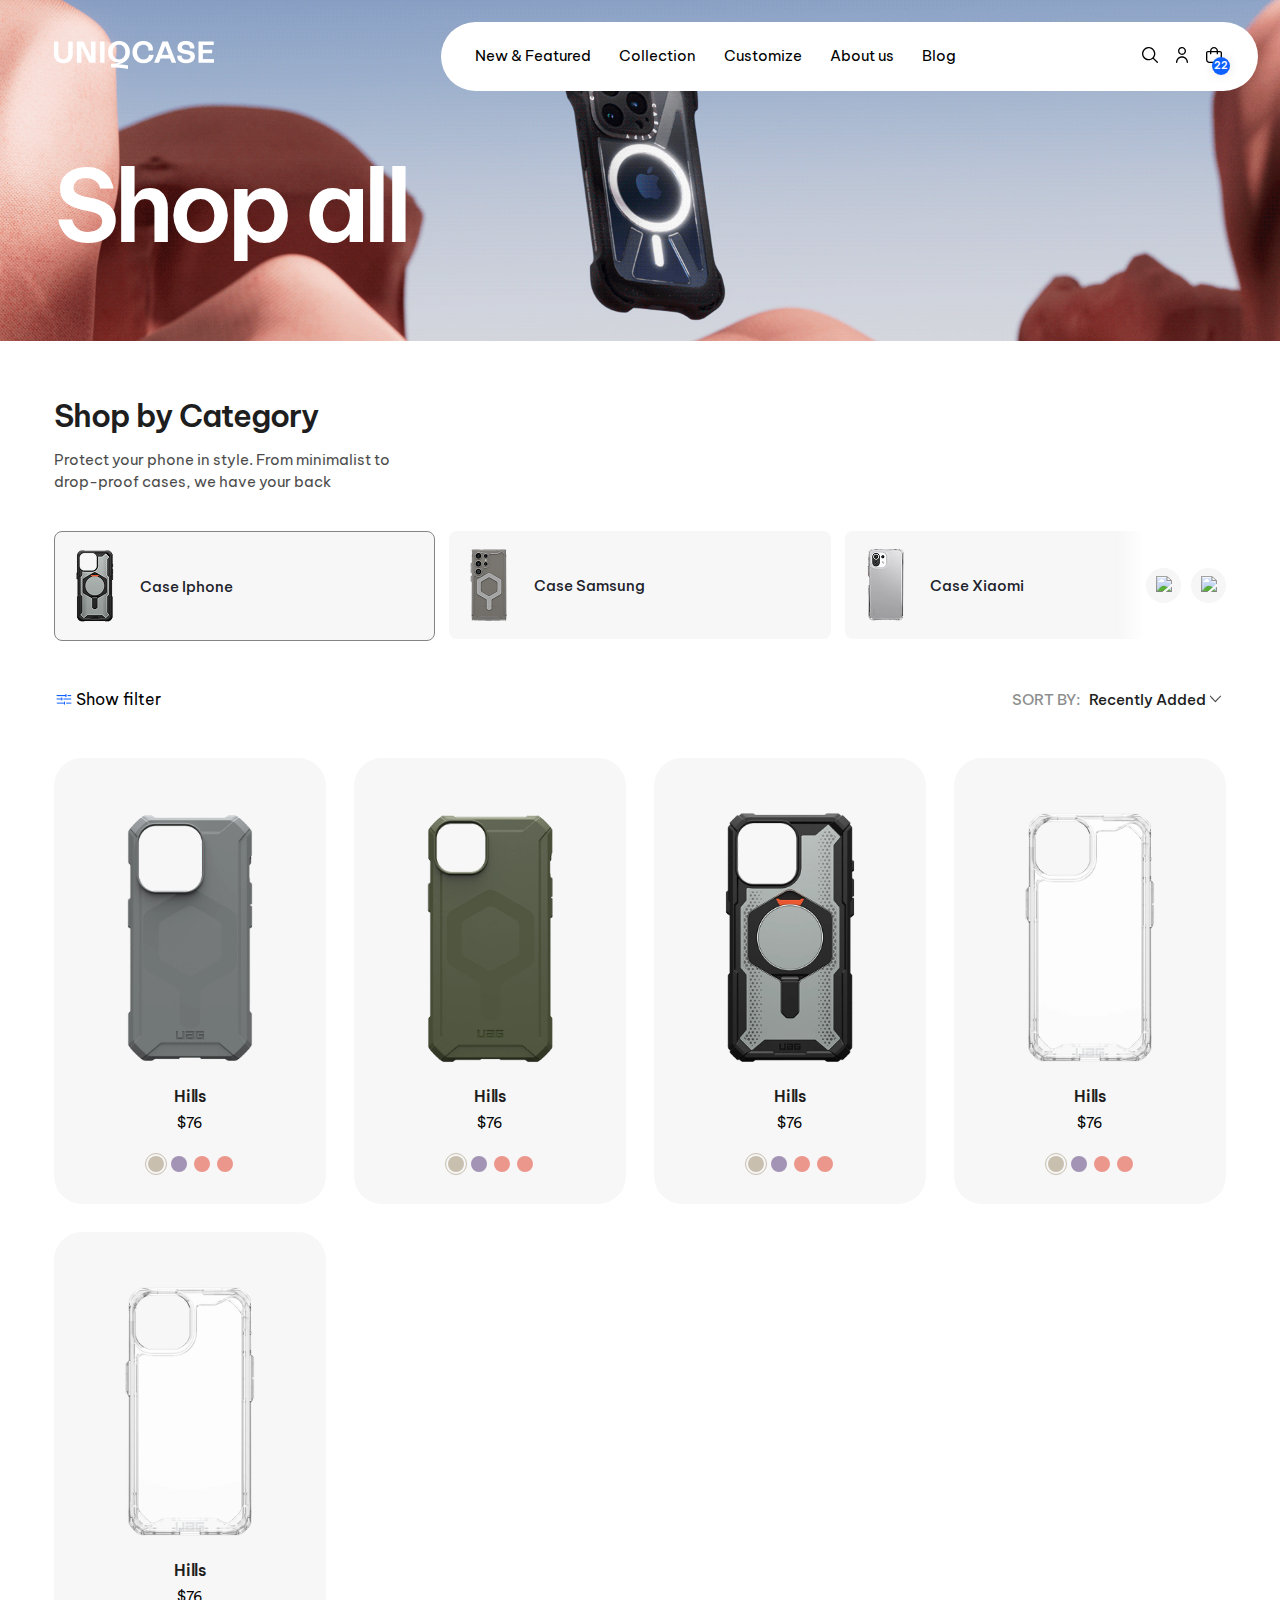
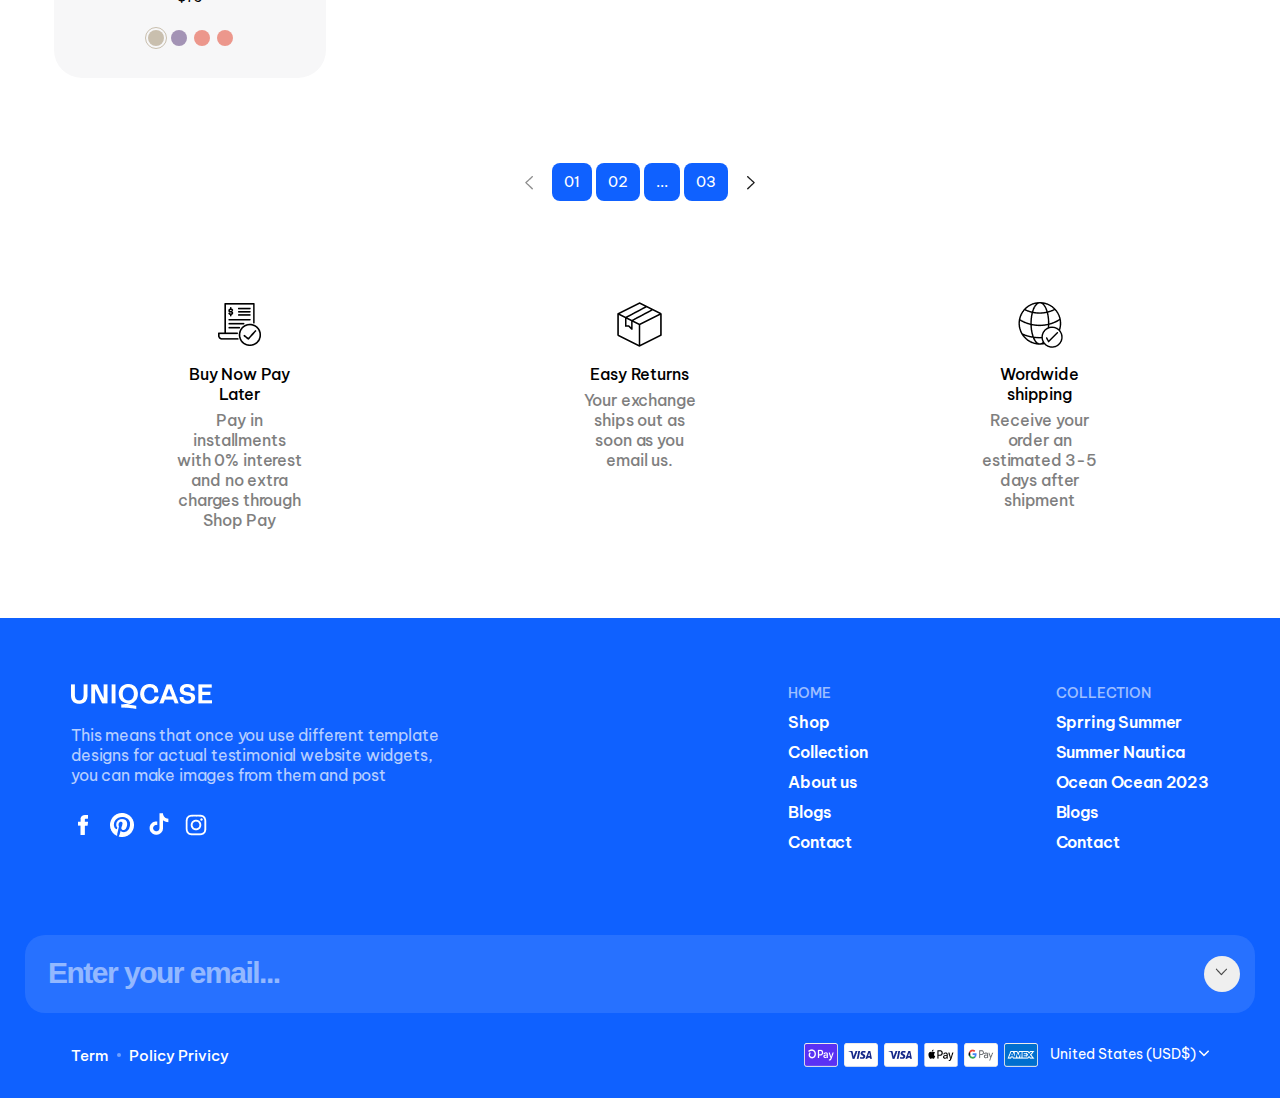
==== product.html @ 57af773b "update" ====
<!DOCTYPE html>
<html lang="en">
<head>
    <meta charset="UTF-8">
    <meta name="viewport" content="width=device-width, initial-scale=1.0">
    <title>Product</title>
    <link rel="stylesheet" href="./src/css/style.css">
    <link rel="preconnect" href="https://fonts.googleapis.com">
    <link rel="preconnect" href="https://fonts.gstatic.com" crossorigin>
    <link href="https://fonts.googleapis.com/css2?family=Be+Vietnam+Pro:ital,wght@0,100;0,200;0,300;0,400;0,500;0,600;0,700;0,800;0,900;1,100;1,200;1,300;1,400;1,500;1,600;1,700;1,800;1,900&display=swap" rel="stylesheet">
    <link rel="stylesheet" href="./src/carousel/owl.carousel.css">
    <link rel="stylesheet" href="./src/carousel/owl.carousel.min.css">
    <link rel="stylesheet" href="./src/carousel/owl.theme.default.min.css">
</head>
<body>
    <div class="wrapper">
        <header class="header">
            <div class="">
                <div class="header-nav">
                    <div class="header-nav__logo">
                        <a href=""><img src="./src/image/Logo.png" alt=""></a>
                    </div>
                    <div class="header-nav-menu">
                        <ul>
                            <li><a href="">New & Featured</a></li>
                            <li><a href="">Collection</a></li>
                            <li><a href="">Customize</a></li>
                            <li><a href="">About us</a></li>
                            <li><a href="">Blog</a></li>
                        </ul>

                        <div class="header-nav-menu__icon">
                            <ul class="header-nav-menu-right">
                                <li class="header-nav-menu-right__item"><img src="./src/image/Search.svg" alt=""></li>
                                <li class="header-nav-menu-right__item"><img src="./src/image/User.svg" alt=""></li>
                                <li class="header-nav-menu-right__item header-nav-menu-icon header-nav-menu-icon--quantity">
                                    <img src="./src/image/Cart.svg" alt="">
                                    <span>22</span>
                                </li>
                            </ul>
                        </div>
                        <div class="header-nav-menu__bar"><img src="./src/image/menu-bar.png" alt=""></div>
                    </div>
                </div>
            </div>
        </header>
        <section class="banner">
            <img src="./src/image/bg-shop.png" alt="">
            <div class="banner__product">
                <div class="container">
                    <h1>Shop all</h1>
                </div>
            </div>
        </section>

        <section class="category">
            <div class="container">
                <div class="category__title">
                    <h6>Shop by Category</h6>
                    <div>
                        <p>Protect your phone in style. From minimalist to drop-proof cases, we have your back</p>
                    </div>
                </div>
                <div class="category-slide owl-carousel owl-theme">
                    <div class="category-slide__list">
                        <div class="category-slide-item category-slide-item--selected">
                            <div class="category-slide-item__img">
                                <img src="./src/image/category-1.png" alt="">
                            </div>
                            <div class="category-slide-item__name">
                                <span>Case Iphone</span>
                            </div>
                        </div>
                    </div>
                    <div class="category-slide__list">
                        <div class="category-slide-item">
                            <div class="category-slide-item__img">
                                <img src="./src/image/category-2.png" alt="">
                            </div>
                            <div class="category-slide-item__name">
                                <span>Case Samsung</span>
                            </div>
                        </div>
                    </div>
                    <div class="category-slide__list">
                        <div class="category-slide-item">
                            <div class="category-slide-item__img">
                                <img src="./src/image/category-3.png" alt="">
                            </div>
                            <div class="category-slide-item__name">
                                <span>Case Xiaomi</span>
                            </div>
                        </div>
                    </div>
                    <div class="category-slide__list">
                        <div class="category-slide-item">
                            <div class="category-slide-item__img">
                                <img src="./src/image/category-4.png" alt="">
                            </div>
                            <div class="category-slide-item__name">
                                <span>Case Ipad</span>
                            </div>
                        </div>
                    </div>
                    <div class="category-slide__list">
                        <div class="category-slide-item">
                            <div class="category-slide-item__img">
                                <img src="./src/image/category-5.png" alt="">
                            </div>
                            <div class="category-slide-item__name">
                                <span>Case Apple Watch</span>
                            </div>
                        </div>
                    </div>
                    <div class="category-slide__list">
                        <div class="category-slide-item">
                            <div class="category-slide-item__img">
                                <img src="./src/image/category-6.png" alt="">
                            </div>
                            <div class="category-slide-item__name">
                                <span>Case AirPods</span>
                            </div>
                        </div>
                    </div>
                    <div class="category-slide__list">
                        <div class="category-slide-item">
                            <div class="category-slide-item__img">
                                <img src="./src/image/category-2.png" alt="">
                            </div>
                            <div class="category-slide-item__name">
                                <span>Case Samsung</span>
                            </div>
                        </div>
                    </div>
                </div>
            </div>
        </section>
        <section class="product-main">
            <div class="container">
                <div class="product-main-heading">
                    <div class="product-main-heading__filter">
                        <img src="./src/image/filter.png" alt=""> <span>Show filter</span>
                    </div>
                    <div class="product-main-heading__sort">
                        <span>SORT BY:</span>
                        <div class="product-main-heading-sort-option product-main-heading-sort-option--list">
                            <p>Recently Added <img src="./src/image/Arrow-down.png" alt=""></p>
                        </div>
                    </div>
                </div>
                <div class="row">
                    <div class="col" style="--col-lg: 3; --col-md: 6; --col-xs: 6; --col-sm: 6">
                        <div class="product-card">
                            <div class="product-card__img">
                                <a href=""><img src="./src/image/product-1.png" alt=""></a>
                            </div>
                            <div class="product-card-description">
                                <h6>Hills</h6>
                                <p class="product-card-description__price">$76</p>
                                <ul class="product-card-description__option">
                                    <li class="product-card-description-item active"></li>
                                    <li class="product-card-description-item"></li>
                                    <li class="product-card-description-item"></li>
                                    <li class="product-card-description-item"></li>
                                </ul>
                            </div>
                        </div>
                    </div>
                    <div class="col" style="--col-lg: 3; --col-md: 6; --col-xs: 6; --col-sm: 6">
                        <div class="product-card">
                            <div class="product-card__img">
                                <a href=""><img src="./src/image/product-2.png" alt=""></a>
                            </div>
                            <div class="product-card-description">
                                <h6>Hills</h6>
                                <p class="product-card-description__price">$76</p>
                                <ul class="product-card-description__option">
                                    <li class="product-card-description-item active"></li>
                                    <li class="product-card-description-item"></li>
                                    <li class="product-card-description-item"></li>
                                    <li class="product-card-description-item"></li>
                                </ul>
                            </div>
                        </div>
                    </div>
                    <div class="col" style="--col-lg: 3; --col-md: 6; --col-xs: 6; --col-sm: 6">
                        <div class="product-card">
                            <div class="product-card__img">
                                <a href=""><img src="./src/image/product-3.png" alt=""></a>
                            </div>
                            <div class="product-card-description">
                                <h6>Hills</h6>
                                <p class="product-card-description__price">$76</p>
                                <ul class="product-card-description__option">
                                    <li class="product-card-description-item active"></li>
                                    <li class="product-card-description-item"></li>
                                    <li class="product-card-description-item"></li>
                                    <li class="product-card-description-item"></li>
                                </ul>
                            </div>
                        </div>
                    </div>
                    <div class="col" style="--col-lg: 3; --col-md: 6; --col-xs: 6; --col-sm: 6">
                        <div class="product-card">
                            <div class="product-card__img">
                                <a href=""><img src="./src/image/product-4.png" alt=""></a>
                            </div>
                            <div class="product-card-description">
                                <h6>Hills</h6>
                                <p class="product-card-description__price">$76</p>
                                <ul class="product-card-description__option">
                                    <li class="product-card-description-item active"></li>
                                    <li class="product-card-description-item"></li>
                                    <li class="product-card-description-item"></li>
                                    <li class="product-card-description-item"></li>
                                </ul>
                            </div>
                        </div>
                    </div>
                    <div class="col" style="--col-lg: 3; --col-md: 6; --col-xs: 6; --col-sm: 6">
                        <div class="product-card">
                            <div class="product-card__img">
                                <a href=""><img src="./src/image/product-4.png" alt=""></a>
                            </div>
                            <div class="product-card-description">
                                <h6>Hills</h6>
                                <p class="product-card-description__price">$76</p>
                                <ul class="product-card-description__option">
                                    <li class="product-card-description-item active"></li>
                                    <li class="product-card-description-item"></li>
                                    <li class="product-card-description-item"></li>
                                    <li class="product-card-description-item"></li>
                                </ul>
                            </div>
                        </div>
                    </div>
                </div>
                <div class="product-main-pagination">
                    <div class="product-main-pagination__button product-main-pagination__button--prev">
                        <img src="/src/image/Arrow-left.png" alt="">
                    </div>
                    <ul class="product-main-pagination__list">
                        <li>01</li>
                        <li>02</li>
                        <li>...</li>
                        <li>03</li>
                    </ul>
                    <div class="product-main-pagination__button product-main-pagination__button--next">
                        <img src="/src/image/Arrow-right.png" alt="">
                    </div>
                </div>
            </div>
        </section>
        <section class="services">
            <div class="container">
                <div class="row">
                    <div class="col" style="--col-lg: 4; --col-md: 6; --col-md: 6">
                       <div class="services-item">
                            <div class="services-item__img">
                                <img src="/src/image/services-1.png" alt="">
                            </div>
                            <div class="services_item__des">
                                <h4>Buy Now Pay Later</h4>
                                <div>
                                    <p>Pay in installments with 0% interest and no extra charges through Shop Pay</p>
                                </div>
                            </div>
                       </div>
                    </div>
                    <div class="col" style="--col-lg: 4; --col-md: 6; --col-md: 6">
                       <div class="services-item">
                            <div class="services-item__img">
                                <img src="/src/image/services-2.png" alt="">
                            </div>
                            <div class="services_item__des">
                                <h4>Easy Returns</h4>
                                <div>
                                    <p>Your exchange ships out as soon as you email us.</p>
                                </div>
                            </div>
                       </div>
                    </div>
                    <div class="col" style="--col-lg: 4; --col-md: 6; --col-md: 6">
                       <div class="services-item">
                            <div class="services-item__img">
                                <img src="/src/image/services-3.png" alt="">
                            </div>
                            <div class="services_item__des">
                                <h4>Wordwide shipping</h4>
                                <div>
                                    <p>Receive your order an estimated 3-5 days after shipment</p>
                                </div>
                            </div>
                            
                       </div>
                    </div>
                </div>
            </div>
        </section>
        <footer>
            <div class="">
                <div class="footer-main">
                    <div class="container-f">
                        <div class="footer-main__info">
                            <div class="footer-main-logo">
                                <img src="./src/image/Logo-footer.png" alt="">
                                <p>
                                    This means that once you use different template designs for actual testimonial website widgets, you can make images from
                                    them and post
                                </p>
                                <ul class="footer-main-logo__social">
                                    <li><a href=""><img src="./src/image/Facebook.png" alt=""></a></li>
                                    <li><a href=""><img src="./src/image/Pinterest.png" alt=""></a></li>
                                    <li><a href=""><img src="./src/image/tiktok.png" alt=""></a></li>
                                    <li><a href=""><img src="./src/image/Instagram.png" alt=""></a></li>
                                </ul>
                            </div>
                            <div class="footer-main-link">
                                <div class="footer-main-link__item">
                                    <p>HOME</p>
                                    <ul class="footer-main-link-list">
                                        <li class="footer-main-link-list__item"><a href="">Shop</a></li>
                                        <li class="footer-main-link-list__item"><a href="">Collection</a></li>
                                        <li class="footer-main-link-list__item"><a href="">About us</a></li>
                                        <li class="footer-main-link-list__item"><a href="">Blogs</a></li>
                                        <li class="footer-main-link-list__item"><a href="">Contact</a></li>
                                    </ul>
                                </div>
                                <div class="footer-main-link__item">
                                    <p>COLLECTION</p>
                                    <ul class="footer-main-link-list">
                                        <li class="footer-main-link-list__item"><a href="">Sprring Summer</a></li>
                                        <li class="footer-main-link-list__item"><a href="">Summer Nautica</a></li>
                                        <li class="footer-main-link-list__item"><a href="">Ocean Ocean 2023</a></li>
                                        <li class="footer-main-link-list__item"><a href="">Blogs</a></li>
                                        <li class="footer-main-link-list__item"><a href="">Contact</a></li>
                                    </ul>
                                </div>
                            </div>
                        </div>
                    </div>
                </div>
                
                <div class="footer-newsletter">
                    <form action="" class="footer-newsletter__form">
                        <input type="text" placeholder="Enter your email...">
                        <button type="submit"><img src="./src/image/Arrow-down.png" alt=""></button>
                    </form>
                </div>
    
                <div class="footer-bottom">
                    <div class="footer-bottom__content">
                        <div class="footer-bottom-link">
                            <ul class="footer-bottom-link__item">
                                <li><a href="">Term</a></li>
                                <li><a href="">Policy Privicy</a></li>
                            </ul>
                        </div>
                        <div class="footer-bottom-payment">
                            <div class="footer-bottom-payment__img">
                                <img src="./src/image/shop pay.png" alt="">
                                <img src="./src/image/visa.png" alt="">
                                <img src="./src/image/visa.png" alt="">
                                <img src="./src/image/apple pay.png" alt="">
                                <img src="./src/image/google pay.png" alt="">
                                <img src="./src/image/amex.png" alt="">
                            </div>
                            <div class="footer-bottom-payment__convert">
                                <p>United States (USD$) <img src="./src/image/Frame.png" alt=""></p>
                                <div class="footer-bottom-payment-main footer-bottom-payment-main--list">
                                    <span>VietNamese (VND)</span>
                                    <span>VietNamese (VND)</span>
                                </div>
                            </div>
                        </div>
                    </div>
                </div>
            </div>
        </footer>
    </div>

    <script src="https://cdnjs.cloudflare.com/ajax/libs/jquery/3.6.0/jquery.min.js"
            integrity="sha512-894YE6QWD5I59HgZOGReFYm4dnWc1Qt5NtvYSaNcOP+u1T9qYdvdihz0PPSiiqn/+/3e7Jo4EaG7TubfWGUrMQ=="
            crossorigin="anonymous" referrerpolicy="no-referrer"></script>
    <script src="./src/carousel/owl.carousel.min.js"></script>
    <script src="./src/js/main.js"></script>
    
</body>
</html>
---- src/css/style.css ----
* {
    padding: 0;
    margin: 0;
    box-sizing: border-box;
}
body {
    font-style: normal;
    font-weight: 400;
    font-family: var(--font-family);
}

:root {
    --font-family: "Be Vietnam Pro", sans-serif;
    --grid: 12;
    --grid-container-width: 1200px;
    --grid-container-gap: 14px;
    --grid-col-gap-vertical: 28px;
    --grid-col-gap-horizontal: 28px;
}

.container {
    max-width: var(--grid-container-width);
    margin: auto;
    padding-left: var(--grid-container-gap);
    padding-right: var(--grid-container-gap);
  }
  
.row {
    display: flex;
    flex-wrap: wrap;
    margin-left: calc(var(--grid-col-gap-vertical) / -2);
    margin-right: calc(var(--grid-col-gap-vertical) / -2);
    /* margin-top: calc(var(--grid-col-gap-horizontal) * -1); */
}

.col {
    width: calc(var(--col-xs) / var(--grid) * 100%);
    padding-left: calc(var(--grid-col-gap-vertical) / 2);
    padding-right: calc(var(--grid-col-gap-vertical) / 2);
}

@media (min-width: 768px) {
    .col {
      width: calc(var(--col-sm) / var(--grid) * 100%);
    }
  }
  
@media (min-width: 992px) {
    .col {
        width: calc(var(--col-md) / var(--grid) * 100%);
    }
}

@media (min-width: 1100px) {
    .col {
        width: calc(var(--col-lg) / var(--grid) * 100%);
    }
}
@media (min-width: 1900px) {
    .container {
        max-width: 1592px;
    }
}

a {
    text-decoration: none;
}

ul li {
    list-style: none;
}

img {
    max-width: 100%;
    object-fit: cover;
}

.wrapper {
    position: relative;
    max-width: 1920px;
    margin: auto;
}

.header {
    position: absolute;
    top: 22px;
    left: 54px;
    right: 22px;
    z-index: 5;
}

.header-nav {
    display: flex;
    flex-wrap: wrap;
    justify-content: space-between;
    align-items: center;
}

.header-nav-menu {
    max-width: 817px;
    display: flex;
    flex: 1;
    justify-content: space-between;
    align-items: center;
    padding: 0 36px 0 34px;
    background-color: #fff;
    border-radius: 54px;
}

.header-nav-menu > ul {
    display: flex;
    gap: 28px;
}

.header-nav-menu ul li a {
    font-family: var(--font-family);
    font-size: 15px;
    color: #000;
    font-style: normal;
    font-weight: 400;
    padding: 24px 0 26px 0;
    display: block;
}

.header-nav-menu__icon ul {
    display: flex;
    gap: 16px;
}

.header-nav-menu-icon {
    position: relative;
}

.header-nav-menu-icon--quantity span {
    position: absolute;
    bottom: -8px;
    right: -8px;
    width: 18px;
    height: 18px;
    padding: 4px;
    border-radius: 50%;
    background: #0F61FF;
    box-shadow: 0px 0px 12px 0px rgba(0, 0, 0, 0.10);
    display: flex;
    justify-content: center;
    align-items: center;
    font-size: 10px;
    color: #fff;
    font-style: normal;
    font-weight: 600;
    letter-spacing: -0.1px;
}

.header-nav-menu__bar{
    display: none;
}

.banner {
    position: relative;
}

.banner img {
    width: 100%;
    max-height: 100vh;
    display: block;
}

.banner__title {
    position: absolute;
    /* left: 0;
    bottom: 0;
    width: 100%;
    padding: 0 38.5px; */
    left: 38.5px;
    right: 38.5px;
    bottom: 0;
    font-size: 213px;
    font-style: normal;
    font-weight: 500;
    color: #fff;
    letter-spacing: -17.04px;
}

.best-sellers {
    padding: 48px 0 64px 0;
}

.best-sellers__title {
    margin-top: 55px;
}

.best-sellers__title h5 {
    font-size: 42px;
    color: #1E1E1E;
    font-style: normal;
    font-weight: 600;
    letter-spacing: -2.1px;
    padding-bottom: 31px;
}

.product-card {
    background-color: #F7F7F8;
    border-radius: 28px;
    padding-top: 44px;
    margin-bottom: 28px;
}

.product-card-description {
    padding: 8px 32px 32px;
    text-align: center;
}

.product-card__img {
    text-align: center;
}

.product-card-description h6 {
    font-size: 16px;
    color: #1E1E1E;
    font-style: normal;
    font-weight: 600;
    letter-spacing: -0.16px;
    margin-bottom: 8px;
}

.product-card-description__price {
    font-size: 14px;
    font-style: normal;
    font-weight: 400;
}

.product-card-description__option {
    display: flex;
    justify-content: center;
    align-items: center;
    gap: 7px;
    margin-top: 24px;
}

.product-card-description-item {
    width: 16px;
    height: 16px;
    position: relative;
    border-radius: 50%;
    cursor: pointer;
}

.product-card-description-item.active,
.product-card-description-item:hover {
    outline: 1px solid #C9BFAE;
    outline-offset: 2px;
}

/* .product-card-description-item:hover::before,
.product-card-description-item.active::before {
    content: "";
    position: absolute;
    top: -2px;
    left: -2px;
    right: -2px;
    bottom: -2px;
    border: 1px solid #C9BFAE;
    border-radius: 50%;
} */

.product-card-description-item:nth-child(1) {
    background-color: #C9BFAE;
}

.product-card-description-item:nth-child(2) {
    background-color: #A393B5;
}

.product-card-description-item:nth-child(3) {
    background-color: #EC978C;
}

.product-card-description-item:nth-child(4) {
    background-color: #EC978C;
}

.best-sellers-bg {
    position: relative;
    margin-bottom: 55px;
}

.best-sellers-bg img {
    border-radius: 20px;
}

.best-sellers-bg__button {
    position: absolute;
    top: 50%;
    left: 50%;
    transform: translate(-50%, -50%);
}

.button--link {
    display: inline-block;
    padding: 16px 24px;
    font-size: 16px;
    color: #fff;
    font-style: normal;
    font-weight: 500;
    line-height: normal;
    background-color: #0F61FF;
    border-radius: 56px;
    transition: all .4s;
}

.button--link:hover {
    background-color: #fff;
    color: #000;
    transition: all .4s;
}

.st-cases {
    padding: 83px 0;
    background-color: #F6F6F6;
}

.st-cases__title h4 {
    max-width: 484px;
    font-size: 50px;
    font-style: normal;
    font-weight: 600;
    letter-spacing: -2.5px;
}

.main-cases{
    margin-top: 40px;
    padding-top: 51px;
    border-top: 1px solid #0000001A;
}

.cases-item {
    height: 100%;
    position: relative;
    display: block;
}

.cases-item img {
    border-radius: 10px;
}

.cases-item__title {
    position: absolute;
    top: 0;
    left: 0;
    width: 100%;
    height: 100%;
    border-radius: 10px;
    display: flex;
    flex-direction: column;
    justify-content: space-between;
    padding: 29px 32px 34px 32px;
}

.cases-item-number {
    font-size: 16px;
    font-style: normal;
    color: #1e1e1e;
    font-weight: 500;
    letter-spacing: -0.16px;
    opacity: .5;
}

.cases-item-des {
    max-width: 238px;
    font-size: 20px;
    color: #1e1e1e;
    font-style: normal;
    font-weight: 500;
    letter-spacing: -0.2px;
}

.cases-item-number--center,
.cases-item-des--center {
    color: #fff;
}

.cases-item-des--first {
    max-width: 280px;
}

.st-image {
    position: relative;
}

.st-image-content {
    position: absolute;
    top: 82px;
    left: 0;
    width: 100%;
    z-index: 3;
}

.st-image-content__des {
    max-width: 523px;
}

.st-image__card {
    position: absolute;
    left: 0;
    bottom: 68px;
    width: 100%;
    z-index: 3;
}

.st-image-content__des h3 {
    font-size: 60px;
    font-style: normal;
    color: #fff;
    font-weight: 600;
    line-height: 92%;
    letter-spacing: -3px;
}

.st-image-bottom {
    max-width: 511px;
    display: flex;
    gap: 29px;
    background-color: #fff;
    border-radius: 20px;
    padding: 14px 18px 14px 44px;
}

.st-image-bottom__info h4 {
    font-size: 20px;
    font-style: normal;
    color: #1E232B;
    font-weight: 500;
    letter-spacing: -0.2px;
    margin-bottom: 6px;
}

.st-image-bottom-des {
    max-width: 285px;
    font-size: 15px;
    color: #1E1E1E;
    font-style: normal;
    font-weight: 400;
    display: block;
    opacity: .6;
}
.st-image-bottom-info {
    display: flex;
    justify-content: space-between;
    align-items: center;
    margin-top: 34px;
}

.st-image-bottom__info {
    flex: 1;
}

.st-image-bottom-info p {
    font-size: 16px;
    color: #1E1E1E;
    font-style: normal;
    font-weight: 500;
}

.st-image-bottom-info p strong {
    font-weight: 500;
    opacity: .3;
}

.st-image-bottom-info__button button{
    width: 40px;
    height: 40px;
    border-radius: 6px;
    background-color: #0F61FF;
    border: none;
    outline: none;
    cursor: pointer;
}

.st-compatible {
    padding: 82px 0;
}

/* .st-compatible > .container{
    padding: 0;
} */

.grid-item {
    display: flex;
    flex-wrap: wrap;
    gap: 28px;
}

.grid-item__list {
    flex: 1;
}

.st-compatible__img {
    position: relative;
    height: 100%;
    padding-bottom: 28px;
}


.st-compatible-title {
    max-width: 270px;
    position: absolute;
    top: 33px;
    left: 42px;
    z-index: 3;
}

.st-compatible-title h5 {
    font-size: 42px;
    font-style: normal;
    color: #fff;
    font-weight: 600;
    letter-spacing: -2.1px;
}
.st-compatible__img img {
    border-radius: 20px;
    display: block;
    height: 100%;
}

.review {
    padding: 55px 0;
}

.review__content {
    position: relative;
    padding-bottom: 427px;
} 

.review__title h5 {
    max-width: 242px;
    font-size: 42px;
    font-style: normal;
    color: #1E232B;
    font-weight: 600;
    letter-spacing: -2.1px;
}

/* .review-slide__item {
    position: relative;
    padding-bottom: 372px;
} */

.review-content-des {
    position: absolute;
    left: 95%;
    bottom: 100%;
    width: 512px;
    max-width: 512px;
    padding: 33px 21px 34px 36px;
    background-color: #F6F6F6;
    border-radius: 20px;
    opacity: 0;
    visibility: hidden;
    transition: all .5s;
}

.review-content__img:hover .review-content-des {
    left: 100%;
    opacity: 1;
    visibility: visible;
    transition: all .5s;
}

.review-content-des p {
    font-size: 20px;
    color: #1e1e1e;
    font-style: normal;
    font-weight: 500;
    letter-spacing: -0.2px;
    margin-bottom: 13px;
}

.review-content-des span {
    font-size: 17px;
    font-style: normal;
    font-weight: 500;
    color: #1e1e1e;
    opacity: .8;
}

.review-content__img img{
    border-radius: 50%;
}

.review-content__img{
    position: absolute;
}

.review-content__img--1 {
    top: 18px;
    left: 382px;
}
.review-content__img--2 {
    right: 135px;
    bottom: 263px;
}
.review-content__img--3 {
    left: 96px;
    bottom: 172px;
}
.review-content__img--4 {
    top: 160px;
    left: 583px;
}
.review-content__img--4::before{
    content: "";
    position: absolute;
    top: -20px;
    left: -21px;
    right: -18px;
    bottom: -20px;
    border-radius: 82px;
    background: rgba(19, 90, 178, 0.50);
    filter: blur(32px);
    z-index: -1;
}
.review-content__img--5 {
    bottom: 123px;
    left: 882px;
}
.review-content__img--6 {
    left: 356px;
    bottom: 55px;
}
.review-content__img--7 {
    right: 228px;
    bottom: 64px;
}

.collection{
    padding: 113px 0 43px 0;
}

.collection-card {
    position: relative;
    margin-bottom: 28px;
}

.collection-card__title {
    position: absolute;
    top: 33px;
    left: 42px;
}

.collection-card__img img {
    border-radius: 20px;
    display: block;
}

.collection-card__title h6 {
    font-size: 31px;
    font-style: normal;
    color: #1e1e1e;
    font-weight: 600;
    letter-spacing: -0.93px;
    padding-bottom: 21px;
}

.collection-card__title a {
    display: inline-block;
    padding: 16px 24px;
    background-color: #0F61FF;
    border-radius: 56px;
    font-size: 16px;
    color: #fff;
    font-style: normal;
    font-weight: 500;
    transition: all .4s;
}

.collection-card__title a:hover {
    background-color: #fff;
    color: #1e1e1e;
    transition: all .4s;
}

/*product*/
.banner__product {
    position: absolute;
    left: 0;
    bottom: 72px;
    width: 100%;
}
.banner__product h1 {
    font-size: 100px;
    font-weight: 600;
    font-style: normal;
    color: #fff;
    letter-spacing: -6px;
}

.category {
    padding: 43px 0 24px 0;
}

.category__title {
    padding-bottom: 39px;
}

.category__title h6 {
    font-size: 31px;
    color: #1e1e1e;
    font-style: normal;
    font-weight: 600;
    letter-spacing: -0.93px;
    padding: 12px 0 14px 0;
}

.category__title p {
    max-width: 377px;
    font-size: 15px;
    color: #1E1E1E;
    font-style: normal;
    font-weight: 400;
    line-height: 21.3px;
    opacity: .8;
}

.category-slide-item {
    display: flex;
    align-items: center;
    gap: 18px;
    padding: 15px 13px;
    border-radius: 8px;
    background: #F7F7F8;
}

.category-slide-item--selected {
    border: 1px solid #848484;
}

.category-slide-item__name span {
    font-size: 15px;
    color: #1E232B;
    font-style: normal;
    font-weight: 500;
    width: max-content;
    display: inline-block;
}

.category-slide-item__img img {
    min-height: 78px;
}

.category-slide .owl-nav {
    position: absolute;
    top: 0;
    right: -30px;
    height: 100%;
    display: flex;
    justify-content: center;
    align-items: center;
    margin-top: 0 !important;
    padding: 0 25px;
    background: linear-gradient(270deg, #FFF 78.28%, rgba(255, 255, 255, 0.00) 100%);
    z-index: 2;
}

.category-slide .owl-nav button {
    width: 35px;
    height: 35px;
    border-radius: 50% !important;
    background-color: #f6f6f6 !important;
}

.product-main-heading {
    display: flex;
    justify-content: space-between;
    align-items: center;
    padding: 24px 0;
    margin-bottom: 24px;
}

.product-main-heading__filter {
    display: flex;
    align-items: center;
    gap: 2px;
}

.product-main-heading__sort {
    display: flex;
    align-items: flex-end;
    gap: 8px;
}

.product-main-heading-sort-option > p {
    display: flex;
    align-items: center;
}

.product-main-heading-sort-option > p,
.product-main-heading__sort > span {
    font-size: 15px;
    font-style: normal;
    font-weight: 500;
    color: #1e1e1e;
    line-height: 21px;
}

.product-main-heading__sort > span {
    text-transform: uppercase;
    opacity: .5;
}

.product-main-pagination {
    max-width: 392px;
    display: flex;
    justify-content: center;
    align-items: center;
    gap: 4px;
    margin: auto;
    padding: 57px 0 32px 0;
}

.product-main-pagination__list {
    display: flex;
    gap: 4px;
}

.product-main-pagination__list li {
    padding: 9.5px 12px;
    font-size: 15px;
    font-style: normal;
    font-weight: 400;
    color: #fff;
    background-color: #0F61FF;
    border-radius: 8px;
    cursor: pointer;
}

.product-main-pagination__button {
    height: 38px;
    aspect-ratio: 1/1;
    display: flex;
    justify-content: center;
    align-items: center;
    cursor: pointer;
}

.product-main-pagination__button--prev {
    opacity: .5;
}

.services{
    margin: 24px 0 39px 0;
}

.services-item {
    padding: 43px 123px 49px 122px;
    text-align: center;
}

.services_item__des h4,
.services_item__des p {
    font-size: 16px;
    color: #000;
    font-style: normal;
    font-weight: 500;
    letter-spacing: -0.16px;
}
.services_item__des h4 {
    padding: 11px 0 6px 0;
}

.services_item__des p {
    opacity: .5;
}
/*end product*/

footer {
    background-color: #0F61FF;
    padding-bottom: 30px;
}

.footer-main {
    padding: 66px 71px 43px 71px;
}

.container-f {
    max-width: 1502px;
}

.footer-main__info {
    display: flex;
    flex-wrap: wrap;
    justify-content: space-between;
}

.footer-main-logo {
    max-width: 375px;
}

.footer-main-logo p {
    font-size: 16px;
    color: #fff;
    font-style: normal;
    font-weight: 400;
    overflow: hidden;
    display: -webkit-box;
   -webkit-line-clamp: 5; 
   -webkit-box-orient: vertical;
    letter-spacing: -0.16px;
    opacity: .7;
    margin: 12px 0 28px 0;
}

.footer-main-logo__social {
    display: flex;
    gap: 15px;
}

.footer-main-link {
    display: flex;
    gap: 188px;
}

.footer-main-link__item p {
    font-size: 14px;
    color: #fff;
    font-style: normal;
    font-weight: 500;
    opacity: .6;
    margin-bottom: 10px;
    text-transform: uppercase;
}

.footer-main-link-list__item a {
    display: inline-block;
    font-size: 16px;
    color: #fff;
    font-style: normal;
    font-weight: 600;
    letter-spacing: -0.16px;
    margin-bottom: 10px;
}

.footer-newsletter {
    padding: 30px 25px;
}

.footer-newsletter__form {
    position: relative;
}
.footer-newsletter__form input {
    width: 100%;
    padding: 42px 38px 43px 46px;
    border-radius: 20px;
    background: rgba(255, 255, 255, 0.10);
    border: none;
    line-height: 52px;
    font-size: 50px;
    font-style: normal;
    color: #fff;
    font-weight: 600;
    letter-spacing: -2.5px;
    outline: none;
}

.footer-newsletter__form input::placeholder {
    font-size: 50px;
    font-style: normal;
    color: #fff;
    font-weight: 600;
    letter-spacing: -2.5px;
    opacity: .5;
}

.footer-newsletter__form button {
    position: absolute;
    top: 50%;
    right: 38px;
    transform: translateY(-50%);
    width: 36px;
    height: 36px;
    border-radius: 50%;
    border: none;
    cursor: pointer;
}


.footer-bottom__content {
    display: flex;
    flex-wrap: wrap;
    justify-content: space-between;
    align-items: center;
}

.footer-bottom-link__item {
    display: flex;
    gap: 21px;
}

.footer-bottom-link__item li a {
    font-size: 15px;
    color: #fff;
    font-style: normal;
    font-weight: 500;
    line-height: 21.3px;
}

.footer-bottom-link__item li {
    position: relative;
}

.footer-bottom-link__item li:not(:last-child)::before {
    content: "";
    position: absolute;
    width: 4px;
    height: 4px;
    right: -12.5px;
    top: 50%;
    transform: translateY(-50%);
    border-radius: 50%;
    background-color: #fff;
    opacity: .4;
}

.footer-bottom {
    padding: 0 71px;
}

.footer-bottom-payment {
    display: flex;
    flex-wrap: wrap;
    align-items: center;
    gap: 12px;
}

.footer-bottom-payment__img {
    display: flex;
    gap: 6px;
}

.footer-bottom-payment__convert {
    position: relative;
}

.footer-bottom-payment-main span,
.footer-bottom-payment__convert p {
    font-size: 14px;
    color: #fff;
    font-style: normal;
    font-weight: 400;
    line-height: 19.6px;
    cursor: pointer;
}

.footer-bottom-payment__convert p {
    padding: 2.5px 0;
}

.footer-bottom-payment-main {
    position: absolute;
    left: 0;
    bottom: 95%;
    opacity: 0;
    background-color: #fff;
    border-radius: 8px;
    padding: 8px 8px 4px 8px;
    transition: all .4s;
}

.footer-bottom-payment-main.footer-bottom-payment-main--list::before {
    content: "";
    position: absolute;
    left: 50%;
    bottom: -3px;
    transform: translateX(-50%) rotate(45deg);
    width: 6px;
    height: 6px;
    background: #fff;
}

.footer-bottom-payment-main span {
    width: max-content;
    color: #1E1E1E;
    display: block;
}

.footer-bottom-payment-main span:not(:last-child) {
    margin-bottom: 6px;
}

.footer-bottom-payment__convert:hover .footer-bottom-payment-main{
    bottom: 100%;
    opacity: 1;
    transition: all .4s;
}


@media only screen and (max-width: 1440px){
    .banner__title {
        font-size: 140px;
    }

    .review-content__img--7 {
        display: none;
    }

    /*product*/
    
    /*end product*/

    .footer-newsletter__form input {
        padding: 21px 70px 23px 23px;
        font-size: 30px;
        line-height: normal;
    }

    .footer-newsletter__form input::placeholder{
        font-size: 30px;
        line-height: normal;
        letter-spacing: -1.5px;
    }

    .footer-newsletter__form button {
        right: 15px;
    }
}

@media only screen and (max-width: 1098px){
    .container {
        padding: 0 23px;
    }

    .banner__title {
        left: 23px;
        right: 23px;
    }

    .header-nav-menu > ul {
        display: none;
    }

    .header-nav-menu__bar {
        display: block;
    }

    .header-nav-menu {
        min-width: 202px;
        flex: unset;
        padding: 15px 18px 16px;
    }

    .banner__title {
        font-size: 105px;
        letter-spacing: -10px;
    }

    .product-card {
        text-align: center;
    }

    .st-image{
        padding-top: 30px;
    }

    .st-image > img {
        height: 80vh;
    }

    .review-content__img--1 {
        left: 0;
        top: 40px;
    }

    .review-content__img--2 {
        right: 28px;
    }

    .review-content__img--4 {
        left: 54px;
        bottom: 0;
        top: unset;
    }

    .review-content__img--5 {
        left: unset;
        right: 61px;
        bottom: 55px;
    }

    .review-content-des {
        opacity: 1;
        visibility: visible;
    }

    .review-content__img--3,
    .review-content__img--6,
    .review-content__img--7 {
        display: none;
    }

    /*product*/
    .category-slide .owl-nav {
        right: 0;
    }

    .banner__product {
        bottom: 20px;
    }
    .banner__product h1 {
        font-size: 60px;
    }
    /*end product*/
}

@media only screen and (max-width: 991px){
    .banner__title {
        font-size: 73px;
        letter-spacing: -5px;
    }

    .best-sellers {
        padding: 30px 0 0;
    }

    .st-cases {
        padding: 30px 0;
    }

    .cases-item img {
        width: 100%;
    }


    .review-content__img--4 img {
        width: 97px;
    }

    .collection-card__title h6 {
        font-size: 37px;
    }

    .collection {
        padding: 55px 0 35px 0;
    }
    
    .review-content-des {
        max-width: 420px;
    }


    .footer-main__info {
        gap: 55px;
    }
}

@media only screen and (max-width: 767.98px){
    .header {
        left: 20px;
        right: 20px;
    }

    .header-nav__logo img {
        height: 18px;
    }

    .cases-item__title {
        padding: 25px;
    }

    .st-cases__title h4 {
        max-width: 330px;
    }

    .grid-item {
        flex-direction: column;
    }

    .review-content-des {
        max-width: 263px;
        padding: 24px 33px 25px 28px;
    }
    .review-content-des p {
        overflow: hidden;
        display: -webkit-box;
        -webkit-line-clamp: 5; 
        -webkit-box-orient: vertical;
    }

    /*product*/
    .banner__product h1 {
        font-size: 50px;
        letter-spacing: -3px;
    }

    .category-slide-item {
        flex-direction: column;
    }

    .category-slide-item__img img {
        min-width: 54px;
    }

    .category__title h6 {
        padding-top: 0;
    }

    .category {
        padding-top: 31px;
    }

    .product-main-heading {
        flex-direction: column;
        align-items: flex-start;
        gap: 15px;
        margin-bottom: 0;
        padding-bottom: 20px;
    }

    .services-item {
        padding: 30px;
    }
    /*end product*/
}

@media only screen and (max-width: 540px){
    .banner img {
        height: 100vh;
    }
    .banner__title {
        font-size: 73px;
        letter-spacing: -5.84px;
    }

    .best-sellers__title h5,
    .st-cases__title h4 {
        font-size: 30px;
    }

    .best-sellers__title {
        margin-top: 0;
    }

    .best-sellers {
        padding-top: 53px;
    }

    .best-sellers__title h5 {
        padding-bottom: 21px;
    }

    .best-sellers-bg {
        margin-bottom: 65px;
    }

    .st-cases {
        padding-top: 49px;
    }

    .main-cases {
        margin-top: 25px;
        padding-top: 33px;
    }

    .cases-item__title--mb {
        position: static;
        height: auto;
        padding: 0 25px;
        margin-bottom: 28px;
    }

    .cases-item__title--mb .cases-item-number {
        position: absolute;
        top: 25px;
        left: 25px;
        right: 25px;
    }

    .st-image {
        padding-top: 0;
    }

    .st-image-content {
        top: 42px;
        bottom: unset;
    }
    

    .st-image-content__des h3 {
        max-width: 330px;
        font-size: 40px;
        line-height: 39px;
        letter-spacing: -2px;
    }

    .st-image::before {
        content: "";
        position: absolute;
        top: 0;
        left: 0;
        width: 100%;
        height: 100%;
        background-color: #0000003b;
    }

    .st-image > img {
        height: 100vh;
    }

    .st-image-bottom {
        flex-direction: column;
        gap: 10px;
        padding: 13px 15px 19px 20px;
        max-width: 245px;
        float: right;
    }

    .st-image__card {
        bottom: 97px;
    }

    .st-image-bottom__main {
        text-align: center;
    }

    .st-image-bottom__info h4 {
        font-size: 18px;
    }

    .st-image-bottom-des {
        font-size: 14px;
    }

    .st-image-bottom-info p {
        font-size: 15px;
    }

    .st-compatible {
        padding-bottom: 20px;
    }

    .st-compatible__img {
        padding-bottom: 0;
    }

    .st-compatible__img::before {
        content: "";
        position: absolute;
        top: 0;
        left: 0;
        width: 100%;
        height: 100%;
        background-color: #0000004f;
        border-radius: 20px;
    }

    .st-compatible-title h5 {
        font-size: 37px;
    }

    .st-compatible-title {
        top: 26px;
        left: 31px;
    }

    .review__title h5 {
        font-size: 40px;
    }

    .review-content__img--1 img {
        width: 54px;
    }

    .review-content__img--2 img {
        width: 50px;
    }
    .review-content__img--5 {
        right: 57px;
    }
    
    .review-content__img--5 img {
        width: 40px;
    }

    .review-content__img--2 {
        top: 25px;
        right: 28px;
    }

    .review-content__img--4 {
        left: 31px;
        top: unset;
        bottom: 0;
    }
    
    .review-content__img--4::before{
        top: -15px;
        left: -15px;
        right: -15px;
        bottom: -15px;
    }

    .review-content-des {
        left: 25px;
        bottom: calc(100% + 32px);
    }

    .review-content-des span {
        font-size: 16px;
        font-weight: 600;
    }

    .collection-card__title {
        top: 26px;
        left: 31px;
    }

    .collection-card__title h6 {
        color: #fff;
    }

    .collection {
        padding-top: 60px;
    }


    .footer-main {
        padding: 42px 23px 16px;
    }

    .footer-main-link {
        width: 100%;
        justify-content: space-between;
        gap: unset;
    }

    .footer-bottom {
        padding: 0 23px;
    }

    .footer-bottom__content {
        flex-direction: column;
        align-items: flex-start;
        gap: 29px;
    }
}
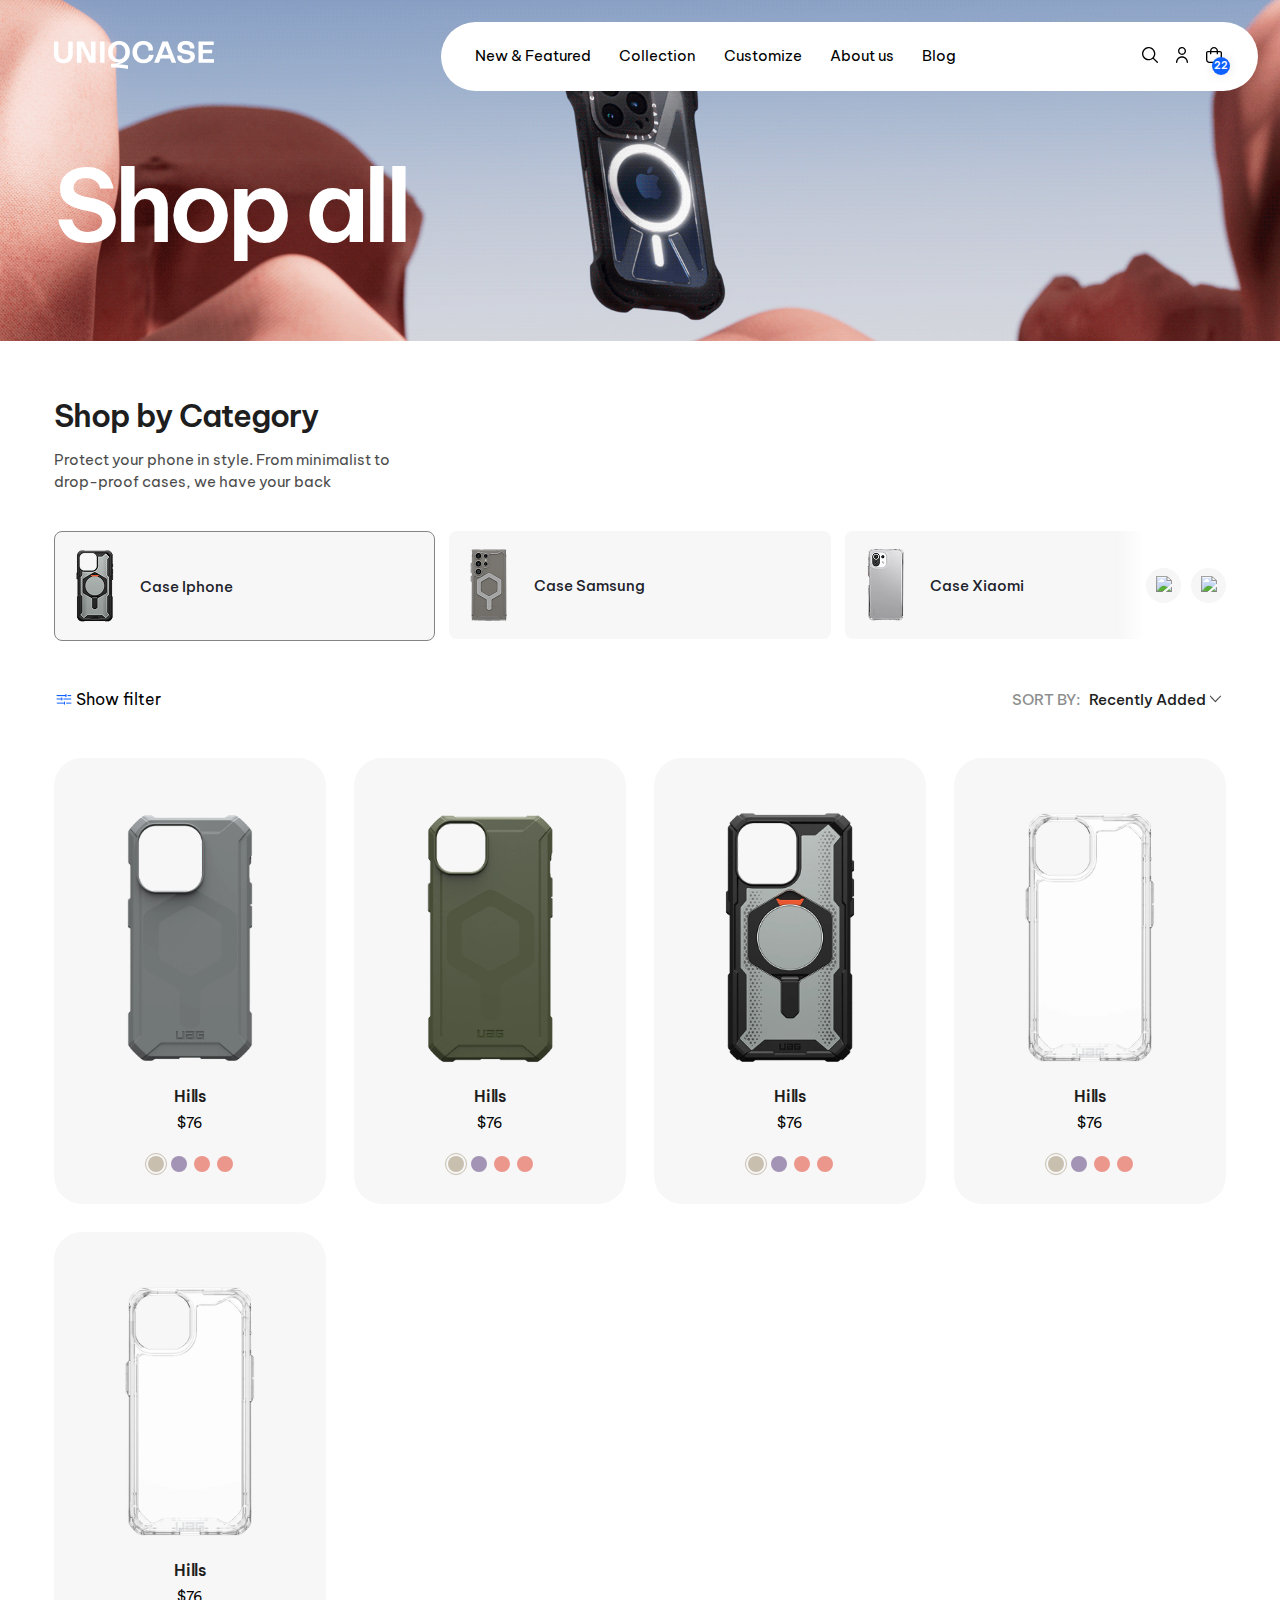
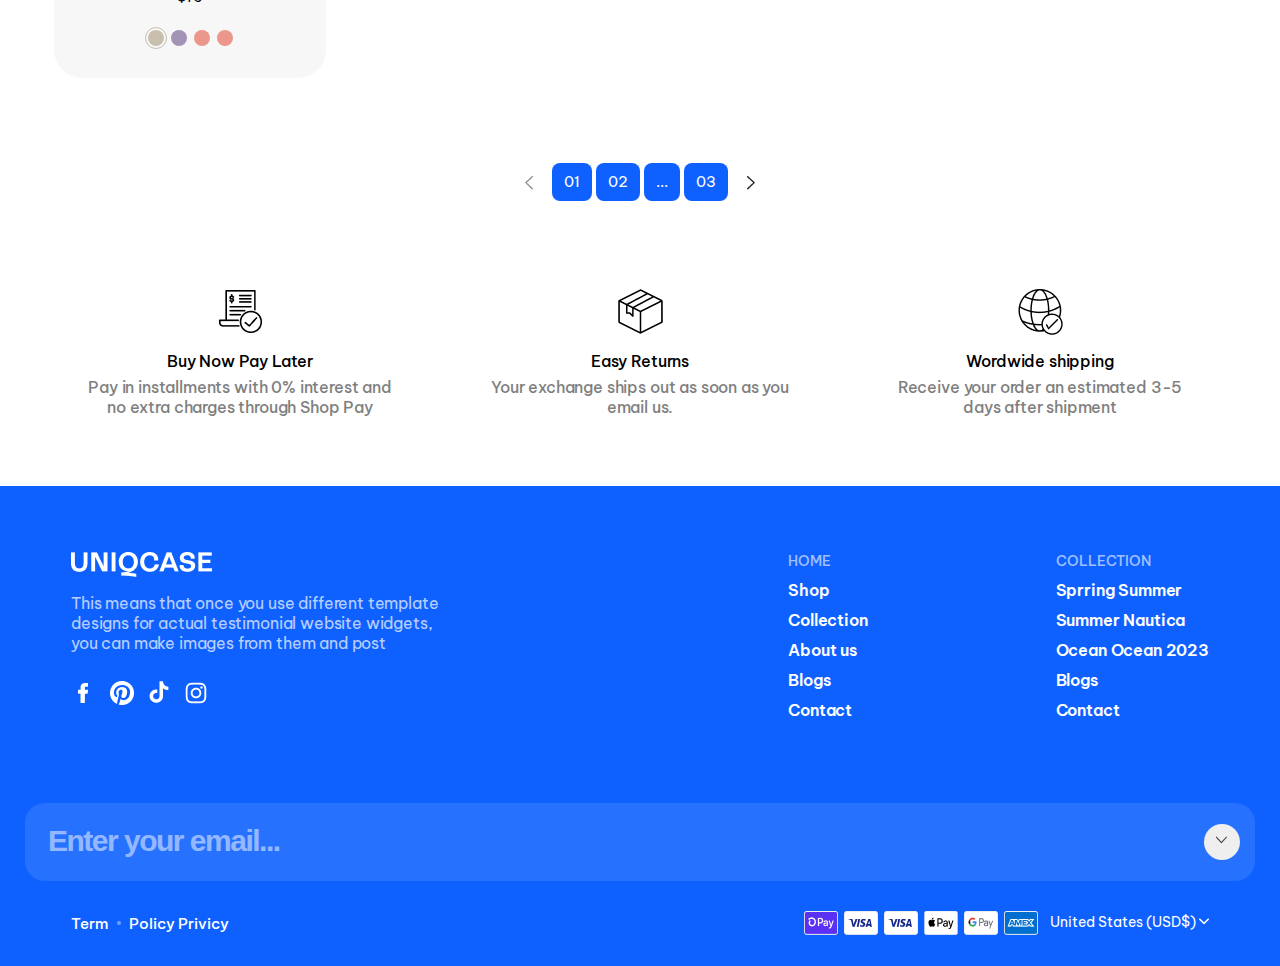
==== commit e9e6cc11: "update" ====
--- a/product.html
+++ b/product.html
@@ -257,7 +257,7 @@
                     <div class="col" style="--col-lg: 4; --col-md: 6; --col-md: 6">
                        <div class="services-item">
                             <div class="services-item__img">
-                                <img src="/src/image/services-1.png" alt="">
+                                <img src="./src/image/services-1.png" alt="">
                             </div>
                             <div class="services_item__des">
                                 <h4>Buy Now Pay Later</h4>
@@ -270,7 +270,7 @@
                     <div class="col" style="--col-lg: 4; --col-md: 6; --col-md: 6">
                        <div class="services-item">
                             <div class="services-item__img">
-                                <img src="/src/image/services-2.png" alt="">
+                                <img src="./src/image/services-2.png" alt="">
                             </div>
                             <div class="services_item__des">
                                 <h4>Easy Returns</h4>
@@ -283,7 +283,7 @@
                     <div class="col" style="--col-lg: 4; --col-md: 6; --col-md: 6">
                        <div class="services-item">
                             <div class="services-item__img">
-                                <img src="/src/image/services-3.png" alt="">
+                                <img src="./src/image/services-3.png" alt="">
                             </div>
                             <div class="services_item__des">
                                 <h4>Wordwide shipping</h4>
--- a/src/css/style.css
+++ b/src/css/style.css
@@ -1103,7 +1103,9 @@
     }
 
     /*product*/
-    
+    .services-item {
+        padding: 30px;
+    }
     /*end product*/
 
     .footer-newsletter__form input {
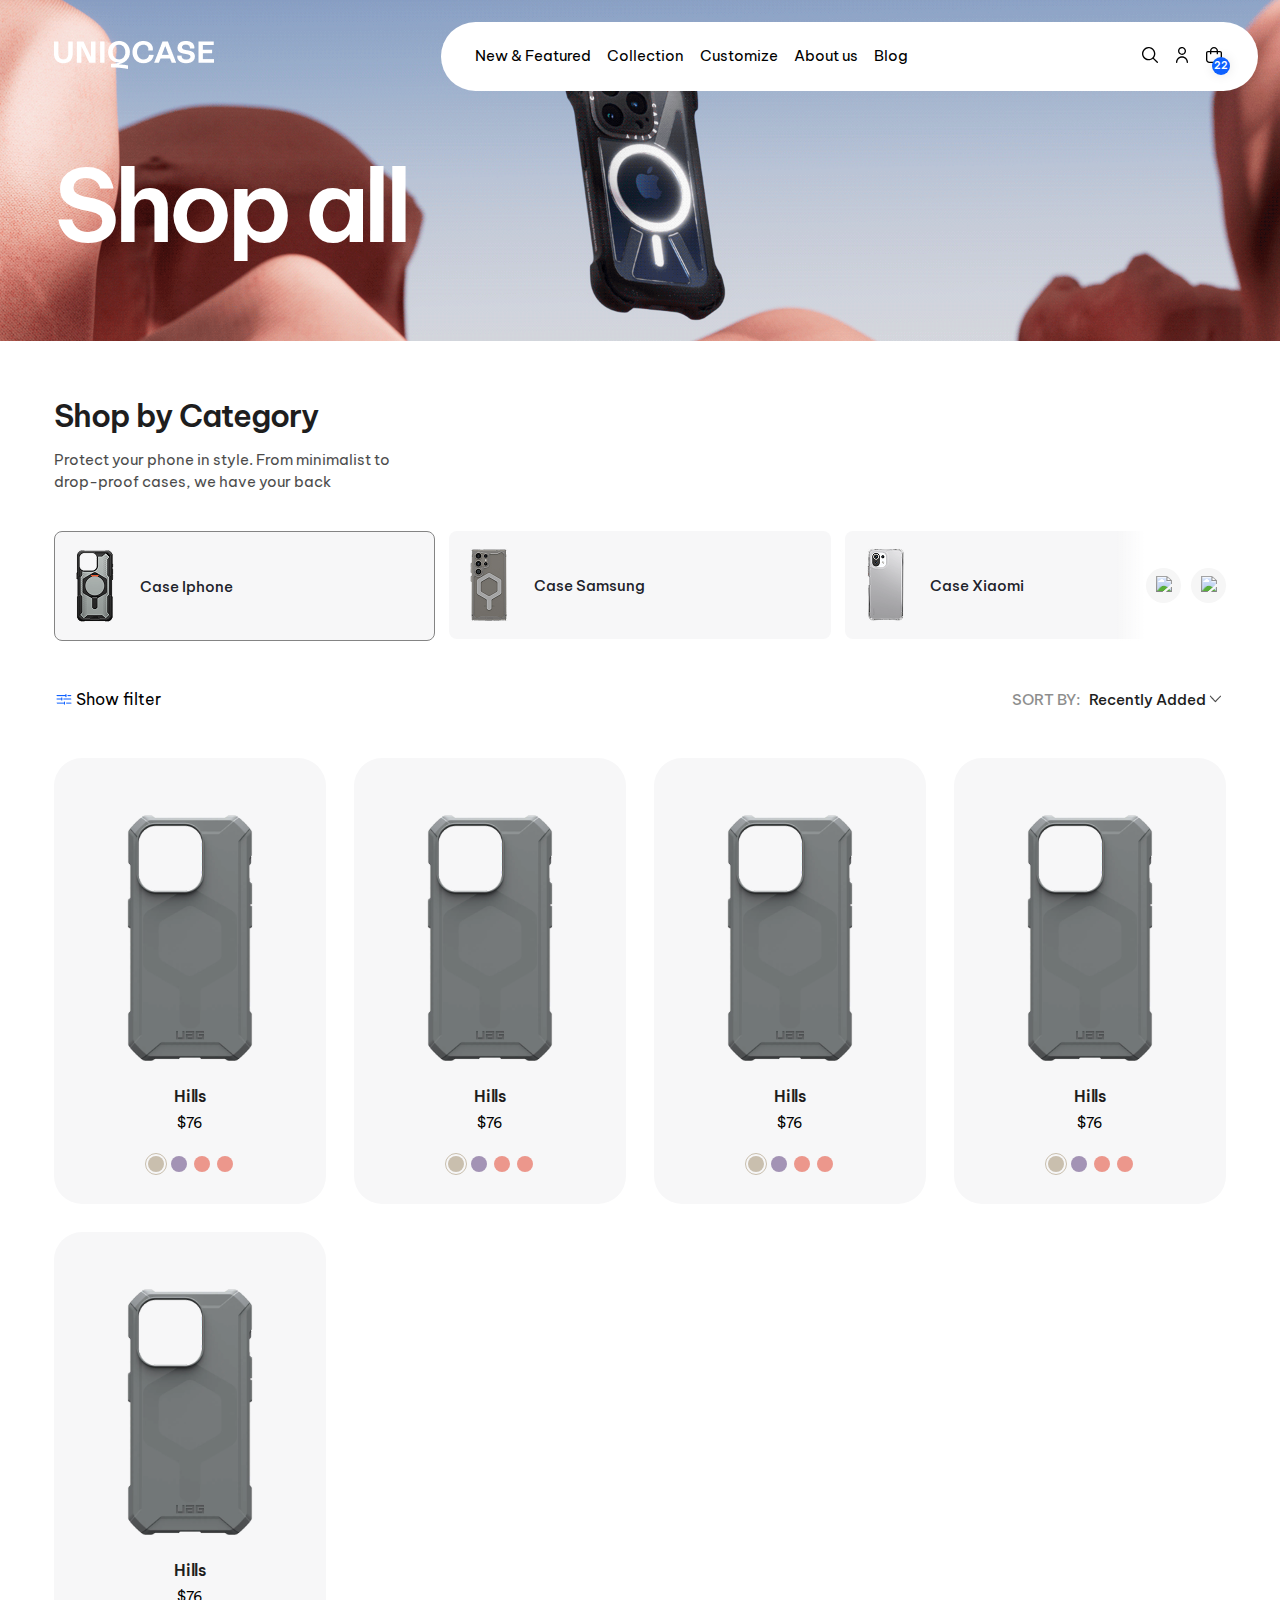
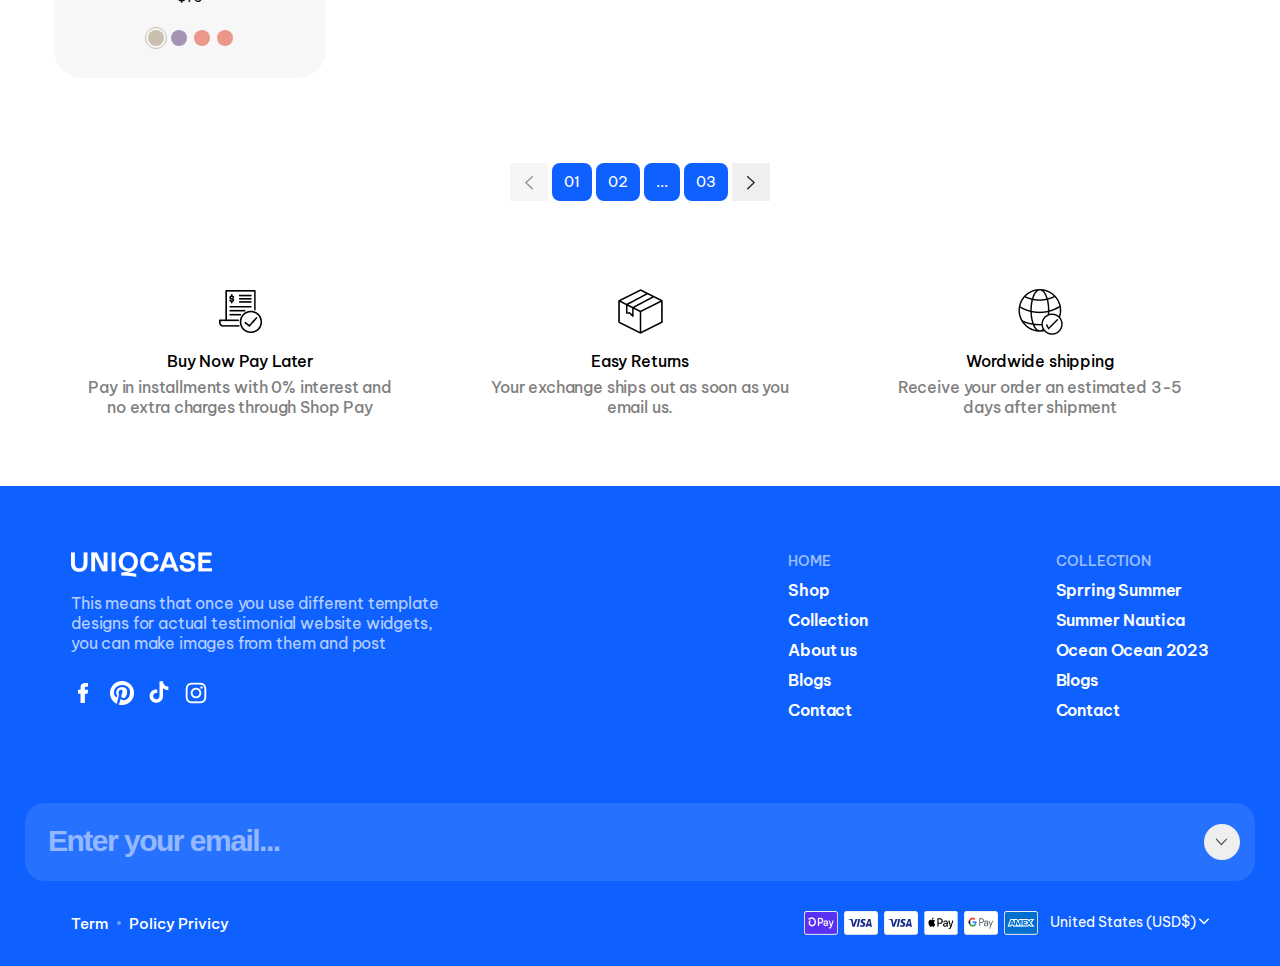
==== commit fdfbafbd: "update" ====
--- a/product.html
+++ b/product.html
@@ -15,32 +15,30 @@
 <body>
     <div class="wrapper">
         <header class="header">
-            <div class="">
-                <div class="header-nav">
-                    <div class="header-nav__logo">
-                        <a href=""><img src="./src/image/Logo.png" alt=""></a>
-                    </div>
-                    <div class="header-nav-menu">
-                        <ul>
-                            <li><a href="">New & Featured</a></li>
-                            <li><a href="">Collection</a></li>
-                            <li><a href="">Customize</a></li>
-                            <li><a href="">About us</a></li>
-                            <li><a href="">Blog</a></li>
+            <div class="header__nav">
+                <div class="header__logo">
+                    <a href=""><img src="./src/image/Logo.png" alt=""></a>
+                </div>
+                <div class="header__menu">
+                    <ul class="header__menu-list">
+                        <li class="header__menu-item"><a href="">New & Featured</a></li>
+                        <li class="header__menu-item"><a href="">Collection</a></li>
+                        <li class="header__menu-item"><a href="">Customize</a></li>
+                        <li class="header__menu-item"><a href="">About us</a></li>
+                        <li class="header__menu-item"><a href="">Blog</a></li>
+                    </ul>
+
+                    <div class="header__icon">
+                        <ul class="header__icon-list">
+                            <li class="header__icon-item"><img src="./src/image/Search.svg" alt=""></li>
+                            <li class="header__icon-item"><img src="./src/image/User.svg" alt=""></li>
+                            <li class="header__icon-item header__icon-item--quantity">
+                                <img src="./src/image/Cart.svg" alt="">
+                                <span>22</span>
+                            </li>
                         </ul>
-
-                        <div class="header-nav-menu__icon">
-                            <ul class="header-nav-menu-right">
-                                <li class="header-nav-menu-right__item"><img src="./src/image/Search.svg" alt=""></li>
-                                <li class="header-nav-menu-right__item"><img src="./src/image/User.svg" alt=""></li>
-                                <li class="header-nav-menu-right__item header-nav-menu-icon header-nav-menu-icon--quantity">
-                                    <img src="./src/image/Cart.svg" alt="">
-                                    <span>22</span>
-                                </li>
-                            </ul>
-                        </div>
-                        <div class="header-nav-menu__bar"><img src="./src/image/menu-bar.png" alt=""></div>
-                    </div>
+                    </div>
+                    <div class="header__bar"><img src="./src/image/menu-bar.png" alt=""></div>
                 </div>
             </div>
         </header>
@@ -57,79 +55,65 @@
             <div class="container">
                 <div class="category__title">
                     <h6>Shop by Category</h6>
-                    <div>
+                    <div class="category__des">
                         <p>Protect your phone in style. From minimalist to drop-proof cases, we have your back</p>
                     </div>
                 </div>
                 <div class="category-slide owl-carousel owl-theme">
-                    <div class="category-slide__list">
-                        <div class="category-slide-item category-slide-item--selected">
-                            <div class="category-slide-item__img">
-                                <img src="./src/image/category-1.png" alt="">
-                            </div>
-                            <div class="category-slide-item__name">
-                                <span>Case Iphone</span>
-                            </div>
-                        </div>
-                    </div>
-                    <div class="category-slide__list">
-                        <div class="category-slide-item">
-                            <div class="category-slide-item__img">
-                                <img src="./src/image/category-2.png" alt="">
-                            </div>
-                            <div class="category-slide-item__name">
-                                <span>Case Samsung</span>
-                            </div>
-                        </div>
-                    </div>
-                    <div class="category-slide__list">
-                        <div class="category-slide-item">
-                            <div class="category-slide-item__img">
-                                <img src="./src/image/category-3.png" alt="">
-                            </div>
-                            <div class="category-slide-item__name">
-                                <span>Case Xiaomi</span>
-                            </div>
-                        </div>
-                    </div>
-                    <div class="category-slide__list">
-                        <div class="category-slide-item">
-                            <div class="category-slide-item__img">
-                                <img src="./src/image/category-4.png" alt="">
-                            </div>
-                            <div class="category-slide-item__name">
-                                <span>Case Ipad</span>
-                            </div>
-                        </div>
-                    </div>
-                    <div class="category-slide__list">
-                        <div class="category-slide-item">
-                            <div class="category-slide-item__img">
-                                <img src="./src/image/category-5.png" alt="">
-                            </div>
-                            <div class="category-slide-item__name">
-                                <span>Case Apple Watch</span>
-                            </div>
-                        </div>
-                    </div>
-                    <div class="category-slide__list">
-                        <div class="category-slide-item">
-                            <div class="category-slide-item__img">
-                                <img src="./src/image/category-6.png" alt="">
-                            </div>
-                            <div class="category-slide-item__name">
-                                <span>Case AirPods</span>
-                            </div>
-                        </div>
-                    </div>
-                    <div class="category-slide__list">
-                        <div class="category-slide-item">
-                            <div class="category-slide-item__img">
-                                <img src="./src/image/category-2.png" alt="">
-                            </div>
-                            <div class="category-slide-item__name">
-                                <span>Case Samsung</span>
-                            </div>
+                    <div class="category-slide__list category-slide__list--selected">
+                        <div class="category-slide__img">
+                            <img src="./src/image/category-1.png" alt="">
+                        </div>
+                        <div class="category-slide__name">
+                            <span>Case Iphone</span>
+                        </div>
+                    </div>
+                    <div class="category-slide__list">
+                        <div class="category-slide__img">
+                            <img src="./src/image/category-2.png" alt="">
+                        </div>
+                        <div class="category-slide__name">
+                            <span>Case Samsung</span>
+                        </div>
+                    </div>
+                    <div class="category-slide__list">
+                        <div class="category-slide__img">
+                            <img src="./src/image/category-3.png" alt="">
+                        </div>
+                        <div class="category-slide__name">
+                            <span>Case Xiaomi</span>
+                        </div>
+                    </div>
+                    <div class="category-slide__list">
+                        <div class="category-slide__img">
+                            <img src="./src/image/category-4.png" alt="">
+                        </div>
+                        <div class="category-slide__name">
+                            <span>Case Ipad</span>
+                        </div>
+                    </div>
+                    <div class="category-slide__list">
+                        <div class="category-slide__img">
+                            <img src="./src/image/category-5.png" alt="">
+                        </div>
+                        <div class="category-slide__name">
+                            <span>Case Apple Watch</span>
+                        </div>
+                    </div>
+                    <div class="category-slide__list">
+                        <div class="category-slide__img">
+                            <img src="./src/image/category-6.png" alt="">
+                        </div>
+                        <div class="category-slide__name">
+                            <span>Case AirPods</span>
+                        </div>
+                    </div>
+                    <div class="category-slide__list">
+                        <div class="category-slide__img">
+                            <img src="./src/image/category-2.png" alt="">
+                        </div>
+                        <div class="category-slide__name">
+                            <span>Case Samsung</span>
                         </div>
                     </div>
                 </div>
@@ -137,13 +121,13 @@
         </section>
         <section class="product-main">
             <div class="container">
-                <div class="product-main-heading">
-                    <div class="product-main-heading__filter">
+                <div class="product-main__heading">
+                    <div class="product-main__filter">
                         <img src="./src/image/filter.png" alt=""> <span>Show filter</span>
                     </div>
-                    <div class="product-main-heading__sort">
+                    <div class="product-main__sort">
                         <span>SORT BY:</span>
-                        <div class="product-main-heading-sort-option product-main-heading-sort-option--list">
+                        <div class="product-main__sort-selected">
                             <p>Recently Added <img src="./src/image/Arrow-down.png" alt=""></p>
                         </div>
                     </div>
@@ -154,100 +138,100 @@
                             <div class="product-card__img">
                                 <a href=""><img src="./src/image/product-1.png" alt=""></a>
                             </div>
-                            <div class="product-card-description">
-                                <h6>Hills</h6>
-                                <p class="product-card-description__price">$76</p>
-                                <ul class="product-card-description__option">
-                                    <li class="product-card-description-item active"></li>
-                                    <li class="product-card-description-item"></li>
-                                    <li class="product-card-description-item"></li>
-                                    <li class="product-card-description-item"></li>
-                                </ul>
-                            </div>
-                        </div>
-                    </div>
-                    <div class="col" style="--col-lg: 3; --col-md: 6; --col-xs: 6; --col-sm: 6">
-                        <div class="product-card">
-                            <div class="product-card__img">
-                                <a href=""><img src="./src/image/product-2.png" alt=""></a>
-                            </div>
-                            <div class="product-card-description">
-                                <h6>Hills</h6>
-                                <p class="product-card-description__price">$76</p>
-                                <ul class="product-card-description__option">
-                                    <li class="product-card-description-item active"></li>
-                                    <li class="product-card-description-item"></li>
-                                    <li class="product-card-description-item"></li>
-                                    <li class="product-card-description-item"></li>
-                                </ul>
-                            </div>
-                        </div>
-                    </div>
-                    <div class="col" style="--col-lg: 3; --col-md: 6; --col-xs: 6; --col-sm: 6">
-                        <div class="product-card">
-                            <div class="product-card__img">
-                                <a href=""><img src="./src/image/product-3.png" alt=""></a>
-                            </div>
-                            <div class="product-card-description">
-                                <h6>Hills</h6>
-                                <p class="product-card-description__price">$76</p>
-                                <ul class="product-card-description__option">
-                                    <li class="product-card-description-item active"></li>
-                                    <li class="product-card-description-item"></li>
-                                    <li class="product-card-description-item"></li>
-                                    <li class="product-card-description-item"></li>
-                                </ul>
-                            </div>
-                        </div>
-                    </div>
-                    <div class="col" style="--col-lg: 3; --col-md: 6; --col-xs: 6; --col-sm: 6">
-                        <div class="product-card">
-                            <div class="product-card__img">
-                                <a href=""><img src="./src/image/product-4.png" alt=""></a>
-                            </div>
-                            <div class="product-card-description">
-                                <h6>Hills</h6>
-                                <p class="product-card-description__price">$76</p>
-                                <ul class="product-card-description__option">
-                                    <li class="product-card-description-item active"></li>
-                                    <li class="product-card-description-item"></li>
-                                    <li class="product-card-description-item"></li>
-                                    <li class="product-card-description-item"></li>
-                                </ul>
-                            </div>
-                        </div>
-                    </div>
-                    <div class="col" style="--col-lg: 3; --col-md: 6; --col-xs: 6; --col-sm: 6">
-                        <div class="product-card">
-                            <div class="product-card__img">
-                                <a href=""><img src="./src/image/product-4.png" alt=""></a>
-                            </div>
-                            <div class="product-card-description">
-                                <h6>Hills</h6>
-                                <p class="product-card-description__price">$76</p>
-                                <ul class="product-card-description__option">
-                                    <li class="product-card-description-item active"></li>
-                                    <li class="product-card-description-item"></li>
-                                    <li class="product-card-description-item"></li>
-                                    <li class="product-card-description-item"></li>
-                                </ul>
-                            </div>
-                        </div>
-                    </div>
-                </div>
-                <div class="product-main-pagination">
-                    <div class="product-main-pagination__button product-main-pagination__button--prev">
-                        <img src="/src/image/Arrow-left.png" alt="">
-                    </div>
-                    <ul class="product-main-pagination__list">
-                        <li>01</li>
-                        <li>02</li>
-                        <li>...</li>
-                        <li>03</li>
+                            <div class="product-card__description">
+                                <h6>Hills</h6>
+                                <p class="product-card__description-price">$76</p>
+                                <ul class="product-card__description-option">
+                                    <li class="product-card__description-item product-card__description-item--active"></li>
+                                    <li class="product-card__description-item"></li>
+                                    <li class="product-card__description-item"></li>
+                                    <li class="product-card__description-item"></li>
+                                </ul>
+                            </div>
+                        </div>
+                    </div>
+                    <div class="col" style="--col-lg: 3; --col-md: 6; --col-xs: 6; --col-sm: 6">
+                        <div class="product-card">
+                            <div class="product-card__img">
+                                <a href=""><img src="./src/image/product-1.png" alt=""></a>
+                            </div>
+                            <div class="product-card__description">
+                                <h6>Hills</h6>
+                                <p class="product-card__description-price">$76</p>
+                                <ul class="product-card__description-option">
+                                    <li class="product-card__description-item product-card__description-item--active"></li>
+                                    <li class="product-card__description-item"></li>
+                                    <li class="product-card__description-item"></li>
+                                    <li class="product-card__description-item"></li>
+                                </ul>
+                            </div>
+                        </div>
+                    </div>
+                    <div class="col" style="--col-lg: 3; --col-md: 6; --col-xs: 6; --col-sm: 6">
+                        <div class="product-card">
+                            <div class="product-card__img">
+                                <a href=""><img src="./src/image/product-1.png" alt=""></a>
+                            </div>
+                            <div class="product-card__description">
+                                <h6>Hills</h6>
+                                <p class="product-card__description-price">$76</p>
+                                <ul class="product-card__description-option">
+                                    <li class="product-card__description-item product-card__description-item--active"></li>
+                                    <li class="product-card__description-item"></li>
+                                    <li class="product-card__description-item"></li>
+                                    <li class="product-card__description-item"></li>
+                                </ul>
+                            </div>
+                        </div>
+                    </div>
+                    <div class="col" style="--col-lg: 3; --col-md: 6; --col-xs: 6; --col-sm: 6">
+                        <div class="product-card">
+                            <div class="product-card__img">
+                                <a href=""><img src="./src/image/product-1.png" alt=""></a>
+                            </div>
+                            <div class="product-card__description">
+                                <h6>Hills</h6>
+                                <p class="product-card__description-price">$76</p>
+                                <ul class="product-card__description-option">
+                                    <li class="product-card__description-item product-card__description-item--active"></li>
+                                    <li class="product-card__description-item"></li>
+                                    <li class="product-card__description-item"></li>
+                                    <li class="product-card__description-item"></li>
+                                </ul>
+                            </div>
+                        </div>
+                    </div>
+                    <div class="col" style="--col-lg: 3; --col-md: 6; --col-xs: 6; --col-sm: 6">
+                        <div class="product-card">
+                            <div class="product-card__img">
+                                <a href=""><img src="./src/image/product-1.png" alt=""></a>
+                            </div>
+                            <div class="product-card__description">
+                                <h6>Hills</h6>
+                                <p class="product-card__description-price">$76</p>
+                                <ul class="product-card__description-option">
+                                    <li class="product-card__description-item product-card__description-item--active"></li>
+                                    <li class="product-card__description-item"></li>
+                                    <li class="product-card__description-item"></li>
+                                    <li class="product-card__description-item"></li>
+                                </ul>
+                            </div>
+                        </div>
+                    </div>
+                </div>
+                <div class="product-main__pagination">
+                    <button type="button" class="product-main__pagination-button product-main__pagination-button--prev">
+                        <img src="./src/image/Arrow-left.png" alt="">
+                    </button>
+                    <ul class="product-main__pagination-list">
+                        <li class="product-main__pagination-item product-main__pagination-item--active">01</li>
+                        <li class="product-main__pagination-item">02</li>
+                        <li class="product-main__pagination-item">...</li>
+                        <li class="product-main__pagination-item">03</li>
                     </ul>
-                    <div class="product-main-pagination__button product-main-pagination__button--next">
-                        <img src="/src/image/Arrow-right.png" alt="">
-                    </div>
+                    <button type="button" class="product-main__pagination-button product-main__pagination-button--next">
+                        <img src="./src/image/Arrow-right.png" alt="">
+                    </button>
                 </div>
             </div>
         </section>
@@ -255,11 +239,11 @@
             <div class="container">
                 <div class="row">
                     <div class="col" style="--col-lg: 4; --col-md: 6; --col-md: 6">
-                       <div class="services-item">
-                            <div class="services-item__img">
+                       <div class="services__item">
+                            <div class="services__item-img">
                                 <img src="./src/image/services-1.png" alt="">
                             </div>
-                            <div class="services_item__des">
+                            <div class="services__item-des">
                                 <h4>Buy Now Pay Later</h4>
                                 <div>
                                     <p>Pay in installments with 0% interest and no extra charges through Shop Pay</p>
@@ -268,11 +252,11 @@
                        </div>
                     </div>
                     <div class="col" style="--col-lg: 4; --col-md: 6; --col-md: 6">
-                       <div class="services-item">
-                            <div class="services-item__img">
+                       <div class="services__item">
+                            <div class="services__item-img">
                                 <img src="./src/image/services-2.png" alt="">
                             </div>
-                            <div class="services_item__des">
+                            <div class="services__item-des">
                                 <h4>Easy Returns</h4>
                                 <div>
                                     <p>Your exchange ships out as soon as you email us.</p>
@@ -281,11 +265,11 @@
                        </div>
                     </div>
                     <div class="col" style="--col-lg: 4; --col-md: 6; --col-md: 6">
-                       <div class="services-item">
-                            <div class="services-item__img">
+                       <div class="services__item">
+                            <div class="services__item-img">
                                 <img src="./src/image/services-3.png" alt="">
                             </div>
-                            <div class="services_item__des">
+                            <div class="services__item-des">
                                 <h4>Wordwide shipping</h4>
                                 <div>
                                     <p>Receive your order an estimated 3-5 days after shipment</p>
@@ -298,79 +282,77 @@
             </div>
         </section>
         <footer>
-            <div class="">
-                <div class="footer-main">
-                    <div class="container-f">
-                        <div class="footer-main__info">
-                            <div class="footer-main-logo">
-                                <img src="./src/image/Logo-footer.png" alt="">
-                                <p>
-                                    This means that once you use different template designs for actual testimonial website widgets, you can make images from
-                                    them and post
-                                </p>
-                                <ul class="footer-main-logo__social">
-                                    <li><a href=""><img src="./src/image/Facebook.png" alt=""></a></li>
-                                    <li><a href=""><img src="./src/image/Pinterest.png" alt=""></a></li>
-                                    <li><a href=""><img src="./src/image/tiktok.png" alt=""></a></li>
-                                    <li><a href=""><img src="./src/image/Instagram.png" alt=""></a></li>
-                                </ul>
-                            </div>
-                            <div class="footer-main-link">
-                                <div class="footer-main-link__item">
-                                    <p>HOME</p>
-                                    <ul class="footer-main-link-list">
-                                        <li class="footer-main-link-list__item"><a href="">Shop</a></li>
-                                        <li class="footer-main-link-list__item"><a href="">Collection</a></li>
-                                        <li class="footer-main-link-list__item"><a href="">About us</a></li>
-                                        <li class="footer-main-link-list__item"><a href="">Blogs</a></li>
-                                        <li class="footer-main-link-list__item"><a href="">Contact</a></li>
-                                    </ul>
-                                </div>
-                                <div class="footer-main-link__item">
-                                    <p>COLLECTION</p>
-                                    <ul class="footer-main-link-list">
-                                        <li class="footer-main-link-list__item"><a href="">Sprring Summer</a></li>
-                                        <li class="footer-main-link-list__item"><a href="">Summer Nautica</a></li>
-                                        <li class="footer-main-link-list__item"><a href="">Ocean Ocean 2023</a></li>
-                                        <li class="footer-main-link-list__item"><a href="">Blogs</a></li>
-                                        <li class="footer-main-link-list__item"><a href="">Contact</a></li>
-                                    </ul>
-                                </div>
-                            </div>
-                        </div>
-                    </div>
-                </div>
-                
-                <div class="footer-newsletter">
-                    <form action="" class="footer-newsletter__form">
-                        <input type="text" placeholder="Enter your email...">
-                        <button type="submit"><img src="./src/image/Arrow-down.png" alt=""></button>
-                    </form>
-                </div>
-    
-                <div class="footer-bottom">
-                    <div class="footer-bottom__content">
-                        <div class="footer-bottom-link">
-                            <ul class="footer-bottom-link__item">
-                                <li><a href="">Term</a></li>
-                                <li><a href="">Policy Privicy</a></li>
+            <div class="footer-main">
+                <div class="container-f">
+                    <div class="footer-main__info">
+                        <div class="footer-main__logo">
+                            <img src="./src/image/Logo-footer.png" alt="">
+                            <p>
+                                This means that once you use different template designs for actual testimonial website widgets, you can make images from
+                                them and post
+                            </p>
+                            <ul class="footer-main__social">
+                                <li class="footer-main__social-item"><a href=""><img src="./src/image/Facebook.png" alt=""></a></li>
+                                <li class="footer-main__social-item"><a href=""><img src="./src/image/Pinterest.png" alt=""></a></li>
+                                <li class="footer-main__social-item"><a href=""><img src="./src/image/tiktok.png" alt=""></a></li>
+                                <li class="footer-main__social-item"><a href=""><img src="./src/image/Instagram.png" alt=""></a></li>
                             </ul>
                         </div>
-                        <div class="footer-bottom-payment">
-                            <div class="footer-bottom-payment__img">
-                                <img src="./src/image/shop pay.png" alt="">
-                                <img src="./src/image/visa.png" alt="">
-                                <img src="./src/image/visa.png" alt="">
-                                <img src="./src/image/apple pay.png" alt="">
-                                <img src="./src/image/google pay.png" alt="">
-                                <img src="./src/image/amex.png" alt="">
-                            </div>
-                            <div class="footer-bottom-payment__convert">
-                                <p>United States (USD$) <img src="./src/image/Frame.png" alt=""></p>
-                                <div class="footer-bottom-payment-main footer-bottom-payment-main--list">
-                                    <span>VietNamese (VND)</span>
-                                    <span>VietNamese (VND)</span>
-                                </div>
+                        <div class="footer-main__link">
+                            <div class="footer-main__link-item">
+                                <p>HOME</p>
+                                <ul class="footer-main__list">
+                                    <li class="footer-main__list-item"><a href="">Shop</a></li>
+                                    <li class="footer-main__list-item"><a href="">Collection</a></li>
+                                    <li class="footer-main__list-item"><a href="">About us</a></li>
+                                    <li class="footer-main__list-item"><a href="">Blogs</a></li>
+                                    <li class="footer-main__list-item"><a href="">Contact</a></li>
+                                </ul>
+                            </div>
+                            <div class="footer-main__link-item">
+                                <p>COLLECTION</p>
+                                <ul class="footer-main__list">
+                                    <li class="footer-main__list-item"><a href="">Sprring Summer</a></li>
+                                    <li class="footer-main__list-item"><a href="">Summer Nautica</a></li>
+                                    <li class="footer-main__list-item"><a href="">Ocean Ocean 2023</a></li>
+                                    <li class="footer-main__list-item"><a href="">Blogs</a></li>
+                                    <li class="footer-main__list-item"><a href="">Contact</a></li>
+                                </ul>
+                            </div>
+                        </div>
+                    </div>
+                </div>
+            </div>
+            
+            <div class="footer-newsletter">
+                <form action="" class="footer-newsletter__form">
+                    <input type="text" placeholder="Enter your email...">
+                    <button type="submit"><img src="./src/image/Arrow-down.png" alt=""></button>
+                </form>
+            </div>
+
+            <div class="footer-bottom">
+                <div class="footer-bottom__content">
+                    <div class="footer-bottom__link">
+                        <ul class="footer-bottom__list">
+                            <li class="footer-bottom__list-item"><a href="">Term</a></li>
+                            <li class="footer-bottom__list-item"><a href="">Policy Privicy</a></li>
+                        </ul>
+                    </div>
+                    <div class="footer-bottom__payment">
+                        <div class="footer-bottom__payment-img">
+                            <img src="./src/image/shop pay.png" alt="">
+                            <img src="./src/image/visa.png" alt="">
+                            <img src="./src/image/visa.png" alt="">
+                            <img src="./src/image/apple pay.png" alt="">
+                            <img src="./src/image/google pay.png" alt="">
+                            <img src="./src/image/amex.png" alt="">
+                        </div>
+                        <div class="footer-bottom__payment-convert">
+                            <p>United States (USD$) <img src="./src/image/Frame.png" alt=""></p>
+                            <div class="footer-bottom__payment-main footer-bottom__payment-main--list">
+                                <span>VietNamese (VND)</span>
+                                <span>VietNamese (VND)</span>
                             </div>
                         </div>
                     </div>
@@ -386,4 +368,5 @@
     <script src="./src/js/main.js"></script>
     
 </body>
-</html>+</html>
+
--- a/src/css/style.css
+++ b/src/css/style.css
@@ -60,6 +60,11 @@
     .container {
         max-width: 1592px;
     }
+
+    .services__item {
+        padding: 43px 123px 49px 122px;
+        text-align: center;
+    }
 }
 
 a {
@@ -89,14 +94,14 @@
     z-index: 5;
 }
 
-.header-nav {
+.header__nav {
     display: flex;
     flex-wrap: wrap;
     justify-content: space-between;
     align-items: center;
 }
 
-.header-nav-menu {
+.header__menu {
     max-width: 817px;
     display: flex;
     flex: 1;
@@ -107,12 +112,12 @@
     border-radius: 54px;
 }
 
-.header-nav-menu > ul {
+.header__menu > ul {
     display: flex;
     gap: 28px;
 }
 
-.header-nav-menu ul li a {
+.header__menu ul li a {
     font-family: var(--font-family);
     font-size: 15px;
     color: #000;
@@ -122,16 +127,16 @@
     display: block;
 }
 
-.header-nav-menu__icon ul {
+.header__menu ul {
     display: flex;
     gap: 16px;
 }
 
-.header-nav-menu-icon {
+.header__icon-item {
     position: relative;
 }
 
-.header-nav-menu-icon--quantity span {
+.header__icon-item--quantity span {
     position: absolute;
     bottom: -8px;
     right: -8px;
@@ -151,7 +156,7 @@
     letter-spacing: -0.1px;
 }
 
-.header-nav-menu__bar{
+.header__bar{
     display: none;
 }
 
@@ -205,7 +210,7 @@
     margin-bottom: 28px;
 }
 
-.product-card-description {
+.product-card__description {
     padding: 8px 32px 32px;
     text-align: center;
 }
@@ -214,7 +219,7 @@
     text-align: center;
 }
 
-.product-card-description h6 {
+.product-card__description h6 {
     font-size: 16px;
     color: #1E1E1E;
     font-style: normal;
@@ -223,13 +228,13 @@
     margin-bottom: 8px;
 }
 
-.product-card-description__price {
+.product-card__description-price {
     font-size: 14px;
     font-style: normal;
     font-weight: 400;
 }
 
-.product-card-description__option {
+.product-card__description-option {
     display: flex;
     justify-content: center;
     align-items: center;
@@ -237,7 +242,7 @@
     margin-top: 24px;
 }
 
-.product-card-description-item {
+.product-card__description-item {
     width: 16px;
     height: 16px;
     position: relative;
@@ -245,14 +250,14 @@
     cursor: pointer;
 }
 
-.product-card-description-item.active,
-.product-card-description-item:hover {
+.product-card__description-item--active,
+.product-card__description-item:hover {
     outline: 1px solid #C9BFAE;
     outline-offset: 2px;
 }
 
-/* .product-card-description-item:hover::before,
-.product-card-description-item.active::before {
+/* .product-card__description-item:hover::before,
+.product-card__description-item--active::before {
     content: "";
     position: absolute;
     top: -2px;
@@ -263,23 +268,23 @@
     border-radius: 50%;
 } */
 
-.product-card-description-item:nth-child(1) {
+.product-card__description-item:nth-child(1) {
     background-color: #C9BFAE;
 }
 
-.product-card-description-item:nth-child(2) {
+.product-card__description-item:nth-child(2) {
     background-color: #A393B5;
 }
 
-.product-card-description-item:nth-child(3) {
+.product-card__description-item:nth-child(3) {
     background-color: #EC978C;
 }
 
-.product-card-description-item:nth-child(4) {
+.product-card__description-item:nth-child(4) {
     background-color: #EC978C;
 }
 
-.best-sellers-bg {
+.best-sellers__bg {
     position: relative;
     margin-bottom: 55px;
 }
@@ -288,7 +293,7 @@
     border-radius: 20px;
 }
 
-.best-sellers-bg__button {
+.best-sellers__bg-button {
     position: absolute;
     top: 50%;
     left: 50%;
@@ -327,23 +332,23 @@
     letter-spacing: -2.5px;
 }
 
-.main-cases{
+.st-cases__main{
     margin-top: 40px;
     padding-top: 51px;
     border-top: 1px solid #0000001A;
 }
 
-.cases-item {
+.st-cases__item {
     height: 100%;
     position: relative;
     display: block;
 }
 
-.cases-item img {
+.st-cases__item img {
     border-radius: 10px;
 }
 
-.cases-item__title {
+.st-cases__item-title {
     position: absolute;
     top: 0;
     left: 0;
@@ -356,7 +361,7 @@
     padding: 29px 32px 34px 32px;
 }
 
-.cases-item-number {
+.st-cases__item-number {
     font-size: 16px;
     font-style: normal;
     color: #1e1e1e;
@@ -365,7 +370,7 @@
     opacity: .5;
 }
 
-.cases-item-des {
+.st-cases__item-des {
     max-width: 238px;
     font-size: 20px;
     color: #1e1e1e;
@@ -374,12 +379,12 @@
     letter-spacing: -0.2px;
 }
 
-.cases-item-number--center,
-.cases-item-des--center {
+.st-cases__item-number--center,
+.st-cases__item-des--center {
     color: #fff;
 }
 
-.cases-item-des--first {
+.st-cases__item-des--first {
     max-width: 280px;
 }
 
@@ -387,7 +392,7 @@
     position: relative;
 }
 
-.st-image-content {
+.st-image__content {
     position: absolute;
     top: 82px;
     left: 0;
@@ -395,7 +400,7 @@
     z-index: 3;
 }
 
-.st-image-content__des {
+.st-image__content-des {
     max-width: 523px;
 }
 
@@ -407,7 +412,7 @@
     z-index: 3;
 }
 
-.st-image-content__des h3 {
+.st-image__content-des h3 {
     font-size: 60px;
     font-style: normal;
     color: #fff;
@@ -425,7 +430,7 @@
     padding: 14px 18px 14px 44px;
 }
 
-.st-image-bottom__info h4 {
+.st-image__bottom-info h4 {
     font-size: 20px;
     font-style: normal;
     color: #1E232B;
@@ -434,7 +439,7 @@
     margin-bottom: 6px;
 }
 
-.st-image-bottom-des {
+.st-image__bottom-des {
     max-width: 285px;
     font-size: 15px;
     color: #1E1E1E;
@@ -443,30 +448,30 @@
     display: block;
     opacity: .6;
 }
-.st-image-bottom-info {
+.st-image__bottom-price {
     display: flex;
     justify-content: space-between;
     align-items: center;
     margin-top: 34px;
 }
 
-.st-image-bottom__info {
+.st-image__bottom-info {
     flex: 1;
 }
 
-.st-image-bottom-info p {
+.st-image__bottom-price p {
     font-size: 16px;
     color: #1E1E1E;
     font-style: normal;
     font-weight: 500;
 }
 
-.st-image-bottom-info p strong {
+.st-image__bottom-price p strong {
     font-weight: 500;
     opacity: .3;
 }
 
-.st-image-bottom-info__button button{
+.st-image__bottom-button button{
     width: 40px;
     height: 40px;
     border-radius: 6px;
@@ -484,13 +489,13 @@
     padding: 0;
 } */
 
-.grid-item {
+.st-compatible__grid {
     display: flex;
     flex-wrap: wrap;
     gap: 28px;
 }
 
-.grid-item__list {
+.st-compatible__grid-item {
     flex: 1;
 }
 
@@ -501,7 +506,7 @@
 }
 
 
-.st-compatible-title {
+.st-compatible__title {
     max-width: 270px;
     position: absolute;
     top: 33px;
@@ -509,7 +514,7 @@
     z-index: 3;
 }
 
-.st-compatible-title h5 {
+.st-compatible__title h5 {
     font-size: 42px;
     font-style: normal;
     color: #fff;
@@ -545,7 +550,7 @@
     padding-bottom: 372px;
 } */
 
-.review-content-des {
+.review__content-des {
     position: absolute;
     left: 95%;
     bottom: 100%;
@@ -559,14 +564,14 @@
     transition: all .5s;
 }
 
-.review-content__img:hover .review-content-des {
+.review__content-img:hover .review__content-des {
     left: 100%;
     opacity: 1;
     visibility: visible;
     transition: all .5s;
 }
 
-.review-content-des p {
+.review__content-des p {
     font-size: 20px;
     color: #1e1e1e;
     font-style: normal;
@@ -575,7 +580,7 @@
     margin-bottom: 13px;
 }
 
-.review-content-des span {
+.review__content-des span {
     font-size: 17px;
     font-style: normal;
     font-weight: 500;
@@ -583,31 +588,31 @@
     opacity: .8;
 }
 
-.review-content__img img{
+.review__content-img img{
     border-radius: 50%;
 }
 
-.review-content__img{
-    position: absolute;
-}
-
-.review-content__img--1 {
+.review__content-img{
+    position: absolute;
+}
+
+.review__content-img--1 {
     top: 18px;
     left: 382px;
 }
-.review-content__img--2 {
+.review__content-img--2 {
     right: 135px;
     bottom: 263px;
 }
-.review-content__img--3 {
+.review__content-img--3 {
     left: 96px;
     bottom: 172px;
 }
-.review-content__img--4 {
+.review__content-img--4 {
     top: 160px;
     left: 583px;
 }
-.review-content__img--4::before{
+.review__content-img--4::before{
     content: "";
     position: absolute;
     top: -20px;
@@ -619,15 +624,15 @@
     filter: blur(32px);
     z-index: -1;
 }
-.review-content__img--5 {
+.review__content-img--5 {
     bottom: 123px;
     left: 882px;
 }
-.review-content__img--6 {
+.review__content-img--6 {
     left: 356px;
     bottom: 55px;
 }
-.review-content__img--7 {
+.review__content-img--7 {
     right: 228px;
     bottom: 64px;
 }
@@ -636,23 +641,23 @@
     padding: 113px 0 43px 0;
 }
 
-.collection-card {
+.collection__card {
     position: relative;
     margin-bottom: 28px;
 }
 
-.collection-card__title {
+.collection__card-title {
     position: absolute;
     top: 33px;
     left: 42px;
 }
 
-.collection-card__img img {
+.collection__card-img img {
     border-radius: 20px;
     display: block;
 }
 
-.collection-card__title h6 {
+.collection__card-title h6 {
     font-size: 31px;
     font-style: normal;
     color: #1e1e1e;
@@ -661,7 +666,7 @@
     padding-bottom: 21px;
 }
 
-.collection-card__title a {
+.collection__card-title a {
     display: inline-block;
     padding: 16px 24px;
     background-color: #0F61FF;
@@ -673,7 +678,7 @@
     transition: all .4s;
 }
 
-.collection-card__title a:hover {
+.collection__card-title a:hover {
     background-color: #fff;
     color: #1e1e1e;
     transition: all .4s;
@@ -721,7 +726,7 @@
     opacity: .8;
 }
 
-.category-slide-item {
+.category-slide__list {
     display: flex;
     align-items: center;
     gap: 18px;
@@ -730,11 +735,11 @@
     background: #F7F7F8;
 }
 
-.category-slide-item--selected {
+.category-slide__list--selected {
     border: 1px solid #848484;
 }
 
-.category-slide-item__name span {
+.category-slide__name span {
     font-size: 15px;
     color: #1E232B;
     font-style: normal;
@@ -743,7 +748,7 @@
     display: inline-block;
 }
 
-.category-slide-item__img img {
+.category-slide__img img {
     min-height: 78px;
 }
 
@@ -768,7 +773,7 @@
     background-color: #f6f6f6 !important;
 }
 
-.product-main-heading {
+.product-main__heading {
     display: flex;
     justify-content: space-between;
     align-items: center;
@@ -776,25 +781,25 @@
     margin-bottom: 24px;
 }
 
-.product-main-heading__filter {
+.product-main__filter {
     display: flex;
     align-items: center;
     gap: 2px;
 }
 
-.product-main-heading__sort {
+.product-main__sort {
     display: flex;
     align-items: flex-end;
     gap: 8px;
 }
 
-.product-main-heading-sort-option > p {
+.product-main__sort-selected > p {
     display: flex;
     align-items: center;
 }
 
-.product-main-heading-sort-option > p,
-.product-main-heading__sort > span {
+.product-main__sort-selected > p,
+.product-main__sort > span {
     font-size: 15px;
     font-style: normal;
     font-weight: 500;
@@ -802,12 +807,12 @@
     line-height: 21px;
 }
 
-.product-main-heading__sort > span {
+.product-main__sort > span {
     text-transform: uppercase;
     opacity: .5;
 }
 
-.product-main-pagination {
+.product-main__pagination {
     max-width: 392px;
     display: flex;
     justify-content: center;
@@ -817,12 +822,12 @@
     padding: 57px 0 32px 0;
 }
 
-.product-main-pagination__list {
+.product-main__pagination-list {
     display: flex;
     gap: 4px;
 }
 
-.product-main-pagination__list li {
+.product-main__pagination-list li {
     padding: 9.5px 12px;
     font-size: 15px;
     font-style: normal;
@@ -833,16 +838,18 @@
     cursor: pointer;
 }
 
-.product-main-pagination__button {
+.product-main__pagination-button {
     height: 38px;
     aspect-ratio: 1/1;
     display: flex;
     justify-content: center;
     align-items: center;
+    border: none;
+    outline: none;
     cursor: pointer;
 }
 
-.product-main-pagination__button--prev {
+.product-main__pagination-button--prev {
     opacity: .5;
 }
 
@@ -850,24 +857,24 @@
     margin: 24px 0 39px 0;
 }
 
-.services-item {
-    padding: 43px 123px 49px 122px;
+.services__item {
+    padding: 30px;
     text-align: center;
 }
 
-.services_item__des h4,
-.services_item__des p {
+.services__item-des h4,
+.services__item-des p {
     font-size: 16px;
     color: #000;
     font-style: normal;
     font-weight: 500;
     letter-spacing: -0.16px;
 }
-.services_item__des h4 {
+.services__item-des h4 {
     padding: 11px 0 6px 0;
 }
 
-.services_item__des p {
+.services__item-des p {
     opacity: .5;
 }
 /*end product*/
@@ -891,11 +898,11 @@
     justify-content: space-between;
 }
 
-.footer-main-logo {
+.footer-main__logo {
     max-width: 375px;
 }
 
-.footer-main-logo p {
+.footer-main__logo p {
     font-size: 16px;
     color: #fff;
     font-style: normal;
@@ -909,17 +916,17 @@
     margin: 12px 0 28px 0;
 }
 
-.footer-main-logo__social {
+.footer-main__social {
     display: flex;
     gap: 15px;
 }
 
-.footer-main-link {
+.footer-main__link {
     display: flex;
     gap: 188px;
 }
 
-.footer-main-link__item p {
+.footer-main__link-item p {
     font-size: 14px;
     color: #fff;
     font-style: normal;
@@ -929,7 +936,7 @@
     text-transform: uppercase;
 }
 
-.footer-main-link-list__item a {
+.footer-main__list-item a {
     display: inline-block;
     font-size: 16px;
     color: #fff;
@@ -979,6 +986,9 @@
     height: 36px;
     border-radius: 50%;
     border: none;
+    display: flex;
+    justify-content: center;
+    align-items: center;
     cursor: pointer;
 }
 
@@ -990,12 +1000,12 @@
     align-items: center;
 }
 
-.footer-bottom-link__item {
+.footer-bottom__list {
     display: flex;
     gap: 21px;
 }
 
-.footer-bottom-link__item li a {
+.footer-bottom__list li a {
     font-size: 15px;
     color: #fff;
     font-style: normal;
@@ -1003,11 +1013,11 @@
     line-height: 21.3px;
 }
 
-.footer-bottom-link__item li {
+.footer-bottom__list li {
     position: relative;
 }
 
-.footer-bottom-link__item li:not(:last-child)::before {
+.footer-bottom__list li:not(:last-child)::before {
     content: "";
     position: absolute;
     width: 4px;
@@ -1024,24 +1034,24 @@
     padding: 0 71px;
 }
 
-.footer-bottom-payment {
+.footer-bottom__payment {
     display: flex;
     flex-wrap: wrap;
     align-items: center;
     gap: 12px;
 }
 
-.footer-bottom-payment__img {
+.footer-bottom__payment-img {
     display: flex;
     gap: 6px;
 }
 
-.footer-bottom-payment__convert {
+.footer-bottom__payment-convert {
     position: relative;
 }
 
-.footer-bottom-payment-main span,
-.footer-bottom-payment__convert p {
+.footer-bottom__payment-main span,
+.footer-bottom__payment-convert p {
     font-size: 14px;
     color: #fff;
     font-style: normal;
@@ -1050,11 +1060,11 @@
     cursor: pointer;
 }
 
-.footer-bottom-payment__convert p {
+.footer-bottom__payment-convert p {
     padding: 2.5px 0;
 }
 
-.footer-bottom-payment-main {
+.footer-bottom__payment-main {
     position: absolute;
     left: 0;
     bottom: 95%;
@@ -1065,7 +1075,7 @@
     transition: all .4s;
 }
 
-.footer-bottom-payment-main.footer-bottom-payment-main--list::before {
+.footer-bottom__payment-main.footer-bottom__payment-main--list::before {
     content: "";
     position: absolute;
     left: 50%;
@@ -1076,17 +1086,17 @@
     background: #fff;
 }
 
-.footer-bottom-payment-main span {
+.footer-bottom__payment-main span {
     width: max-content;
     color: #1E1E1E;
     display: block;
 }
 
-.footer-bottom-payment-main span:not(:last-child) {
+.footer-bottom__payment-main span:not(:last-child) {
     margin-bottom: 6px;
 }
 
-.footer-bottom-payment__convert:hover .footer-bottom-payment-main{
+.footer-bottom__payment-convert:hover .footer-bottom__payment-main{
     bottom: 100%;
     opacity: 1;
     transition: all .4s;
@@ -1098,12 +1108,12 @@
         font-size: 140px;
     }
 
-    .review-content__img--7 {
+    .review__content-img--7 {
         display: none;
     }
 
     /*product*/
-    .services-item {
+    .services__item {
         padding: 30px;
     }
     /*end product*/
@@ -1135,15 +1145,15 @@
         right: 23px;
     }
 
-    .header-nav-menu > ul {
+    .header__menu > ul {
         display: none;
     }
 
-    .header-nav-menu__bar {
+    .header__bar {
         display: block;
     }
 
-    .header-nav-menu {
+    .header__menu {
         min-width: 202px;
         flex: unset;
         padding: 15px 18px 16px;
@@ -1166,35 +1176,35 @@
         height: 80vh;
     }
 
-    .review-content__img--1 {
+    .review__content-img--1 {
         left: 0;
         top: 40px;
     }
 
-    .review-content__img--2 {
+    .review__content-img--2 {
         right: 28px;
     }
 
-    .review-content__img--4 {
+    .review__content-img--4 {
         left: 54px;
         bottom: 0;
         top: unset;
     }
 
-    .review-content__img--5 {
+    .review__content-img--5 {
         left: unset;
         right: 61px;
         bottom: 55px;
     }
 
-    .review-content-des {
+    .review__content-des {
         opacity: 1;
         visibility: visible;
     }
 
-    .review-content__img--3,
-    .review-content__img--6,
-    .review-content__img--7 {
+    .review__content-img--3,
+    .review__content-img--6,
+    .review__content-img--7 {
         display: none;
     }
 
@@ -1231,11 +1241,11 @@
     }
 
 
-    .review-content__img--4 img {
+    .review__content-img--4 img {
         width: 97px;
     }
 
-    .collection-card__title h6 {
+    .collection__card-title h6 {
         font-size: 37px;
     }
 
@@ -1243,7 +1253,7 @@
         padding: 55px 0 35px 0;
     }
     
-    .review-content-des {
+    .review__content-des {
         max-width: 420px;
     }
 
@@ -1259,11 +1269,11 @@
         right: 20px;
     }
 
-    .header-nav__logo img {
+    .header__logo img {
         height: 18px;
     }
 
-    .cases-item__title {
+    .st-cases__item-title {
         padding: 25px;
     }
 
@@ -1271,15 +1281,15 @@
         max-width: 330px;
     }
 
-    .grid-item {
+    .st-compatible__grid {
         flex-direction: column;
     }
 
-    .review-content-des {
+    .review__content-des {
         max-width: 263px;
         padding: 24px 33px 25px 28px;
     }
-    .review-content-des p {
+    .review__content-des p {
         overflow: hidden;
         display: -webkit-box;
         -webkit-line-clamp: 5; 
@@ -1292,11 +1302,11 @@
         letter-spacing: -3px;
     }
 
-    .category-slide-item {
+    .category-slide__list {
         flex-direction: column;
     }
 
-    .category-slide-item__img img {
+    .category-slide__img img {
         min-width: 54px;
     }
 
@@ -1308,7 +1318,7 @@
         padding-top: 31px;
     }
 
-    .product-main-heading {
+    .product-main__heading {
         flex-direction: column;
         align-items: flex-start;
         gap: 15px;
@@ -1316,7 +1326,7 @@
         padding-bottom: 20px;
     }
 
-    .services-item {
+    .services__item {
         padding: 30px;
     }
     /*end product*/
@@ -1348,7 +1358,7 @@
         padding-bottom: 21px;
     }
 
-    .best-sellers-bg {
+    .best-sellers__bg {
         margin-bottom: 65px;
     }
 
@@ -1356,19 +1366,19 @@
         padding-top: 49px;
     }
 
-    .main-cases {
+    .st-cases__main {
         margin-top: 25px;
         padding-top: 33px;
     }
 
-    .cases-item__title--mb {
+    .st-cases__item-title--mb {
         position: static;
         height: auto;
         padding: 0 25px;
         margin-bottom: 28px;
     }
 
-    .cases-item__title--mb .cases-item-number {
+    .st-cases__item-title--mb .st-cases__item-number {
         position: absolute;
         top: 25px;
         left: 25px;
@@ -1379,13 +1389,13 @@
         padding-top: 0;
     }
 
-    .st-image-content {
+    .st-image__content {
         top: 42px;
         bottom: unset;
     }
     
 
-    .st-image-content__des h3 {
+    .st-image__content-des h3 {
         max-width: 330px;
         font-size: 40px;
         line-height: 39px;
@@ -1418,19 +1428,19 @@
         bottom: 97px;
     }
 
-    .st-image-bottom__main {
+    .st-image__bottom-main {
         text-align: center;
     }
 
-    .st-image-bottom__info h4 {
+    .st-image__bottom-info h4 {
         font-size: 18px;
     }
 
-    .st-image-bottom-des {
+    .st-image__bottom-des {
         font-size: 14px;
     }
 
-    .st-image-bottom-info p {
+    .st-image__bottom-price p {
         font-size: 15px;
     }
 
@@ -1453,11 +1463,11 @@
         border-radius: 20px;
     }
 
-    .st-compatible-title h5 {
+    .st-compatible__title h5 {
         font-size: 37px;
     }
 
-    .st-compatible-title {
+    .st-compatible__title {
         top: 26px;
         left: 31px;
     }
@@ -1466,55 +1476,55 @@
         font-size: 40px;
     }
 
-    .review-content__img--1 img {
+    .review__content-img--1 img {
         width: 54px;
     }
 
-    .review-content__img--2 img {
+    .review__content-img--2 img {
         width: 50px;
     }
-    .review-content__img--5 {
+    .review__content-img--5 {
         right: 57px;
     }
     
-    .review-content__img--5 img {
+    .review__content-img--5 img {
         width: 40px;
     }
 
-    .review-content__img--2 {
+    .review__content-img--2 {
         top: 25px;
         right: 28px;
     }
 
-    .review-content__img--4 {
+    .review__content-img--4 {
         left: 31px;
         top: unset;
         bottom: 0;
     }
     
-    .review-content__img--4::before{
+    .review__content-img--4::before{
         top: -15px;
         left: -15px;
         right: -15px;
         bottom: -15px;
     }
 
-    .review-content-des {
+    .review__content-des {
         left: 25px;
         bottom: calc(100% + 32px);
     }
 
-    .review-content-des span {
+    .review__content-des span {
         font-size: 16px;
         font-weight: 600;
     }
 
-    .collection-card__title {
+    .collection__card-title {
         top: 26px;
         left: 31px;
     }
 
-    .collection-card__title h6 {
+    .collection__card-title h6 {
         color: #fff;
     }
 
@@ -1527,7 +1537,7 @@
         padding: 42px 23px 16px;
     }
 
-    .footer-main-link {
+    .footer-main__link {
         width: 100%;
         justify-content: space-between;
         gap: unset;
